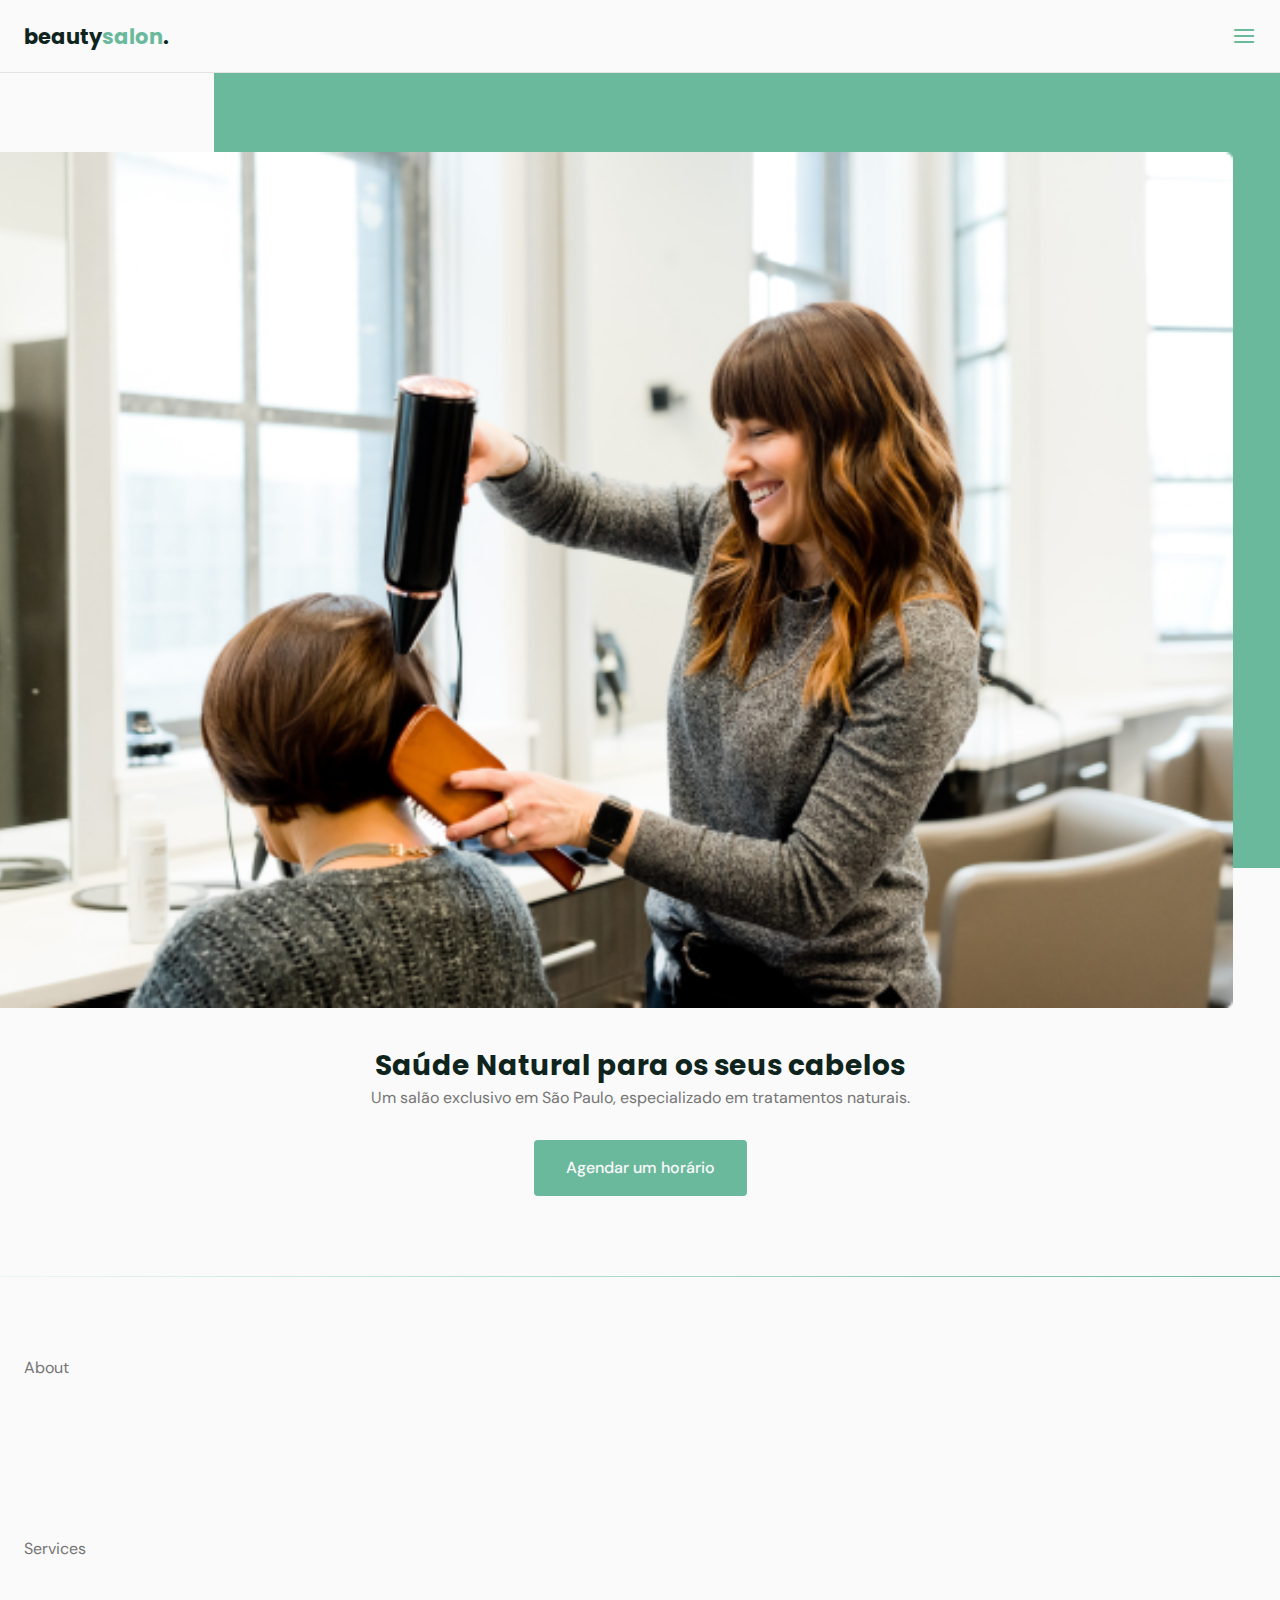
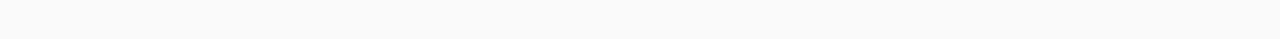
==== index.html @ 9aa5e7dd "commit one" ====
<!DOCTYPE html>
<html lang="pt-BR">
  <head>
    <meta charset="UTF-8" />
    <meta http-equiv="X-UA-Compatible" content="IE=edge" />
    <meta name="viewport" content="width=device-width, initial-scale=1.0" />
    <!-- styles -->
    <link rel="stylesheet" href="index.css" />
    <link rel="stylesheet" href="assets/fonts/style.css" />
    <link rel="preconnect" href="https://fonts.googleapis.com" />
    <link rel="preconnect" href="https://fonts.gstatic.com" crossorigin />
    <link
      href="https://fonts.googleapis.com/css2?family=DM+Sans:wght@400;500;700&family=Poppins:wght@400;500;700&display=swap"
      rel="stylesheet"
    />

    <title>OriginSix</title>
  </head>

  <body>
    <header id="header">
      <nav class="container">
        <a class="logo" href="#">beauty<span>salon</span>.</a>
        <div class="menu">
          <ul class="grid">
            <li><a class="title" href="#home">Início</a></li>
            <li><a class="title" href="#about">Sobre</a></li>
            <li><a class="title" href="#services">Serviços</a></li>
            <li><a class="title" href="#testimonials">Depoimentos</a></li>
            <li><a class="title" href="#contact">Contato</a></li>
          </ul>
        </div>
        <div class="toggle icon-menu"></div>
        <div class="toggle icon-close"></div>
      </nav>
    </header>
    <main>
      <section class="section" id="home">
        <div class="container grid">
          <div class="image">
            <img src="./assets/photo1.png" alt="mulher cortando de cabelo" />
          </div>
          <div class="text">
            <h2 class="title">Saúde Natural para os seus cabelos</h2>
            <p>
              Um salão exclusivo em São Paulo, especializado em tratamentos
              naturais.
            </p>
            <a class="btn" href="#">Agendar um horário</a>
          </div>
        </div>
      </section>
      <div class="divider-1"></div>
      <section class="section" id="about">
        <div class="container grid">About</div>
      </section>
      <section class="section" id="services">
        <div class="container grid">Services</div>
      </section>
    </main>
    <script src="main.js"></script>
  </body>
</html>
---- index.css ----
/* RESET */
* {
  margin: 0;
  padding: 0;
  box-sizing: border-box;
}
ul {
  list-style: none;
}

a {
  text-decoration: none;
}

img {
  width: 100%;
  height: auto;
}

/* Variaveis */

:root {
  --hue: 159;
  /* HSL color mode*/
  --base-color: hsl(var(--hue) 36% 57%);
  --base-color-second: hsl(var(--hue) 65% 88%);
  --base-color-alt: hsl(var(--hue) 57% 53%);
  --title-color: hsl(var(--hue) 41% 10%);
  --text-color: hsl(0 0% 46%);
  --title-color-light: hsl(0 0% 98%);
  --body-color: hsl(0 0% 98%);
}

/* BASE */

body {
  font: 400 1rem 'DM Sans', sans-serif;
  color: var(--text-color);
  background: var(--body-color);
  -webkit-font-smoothing: antialiased;
}

.title {
  font: 700 1.75rem 'Poppins', sans-serif;
  color: var(--title-color);
  -webkit-font-smoothing: auto;
}

.btn {
  display: inline-flex;
  align-items: center;
  background-color: var(--base-color);
  color: var(--title-color-light);
  height: 3.5rem;
  padding: 0 2rem;
  border-radius: 0.25rem;
  font: 500 1rem 'DM Sans', sans-serif;
  transition: background 0.3s;
}
.btn:hover {
  background: var(--base-color-alt);
}
.divider-1 {
  height: 1px;
  background: linear-gradient(
    270deg,
    hsla(var(--hue), 36%, 57%, 1) 0%,
    hsla(var(--hue), 65%, 88%, 0.34) 100%
  );
}

/* LAYOUT */
.container {
  margin-left: 1.5rem;
  margin-right: 1.5rem;
}
.grid {
  display: grid;
  gap: 2rem;
}

.section {
  padding: 5rem 0;
}

#header {
  border-bottom: 1px solid #e4e4e4;
  margin-bottom: 2rem;
  display: flex;

  width: 100%;
  position: fixed;
  top: 0;
  left: 0;
  z-index: 100;
  background-color: var(--body-color);
}

/* Navigation */

nav {
  height: 4.5rem;
  display: flex;
  align-items: center;
  justify-content: space-between;
  width: 100%;
}
nav ul li {
  text-align: center;
}

nav ul li a {
  transition: color 0.2s;
  position: relative;
}
nav ul li a:hover {
  color: var(--base-color);
}
nav ul li a::after {
  content: '';
  width: 0%;
  height: 2px;
  background: var(--base-color);
  position: absolute;

  left: 0;
  bottom: -1.5rem;
  transition: width 0.2s;
}
nav ul li a:hover::after {
  width: 100%;
}

nav.show ul.grid {
  gap: 4rem;
}
nav.show .menu {
  display: grid;
  place-content: center;
}

nav .menu {
  opacity: 0;
  visibility: hidden;
}

nav.show .menu {
  opacity: 1;
  visibility: visible;

  background: var(--body-color);

  height: 100vh;
  width: 100vw;

  position: fixed;
  top: 0;
  left: 0;
}
/* toggle menu */
.toggle {
  color: var(--base-color);
  font-size: 1.5rem;
  cursor: pointer;
}

nav .icon-close {
  visibility: hidden;
  opacity: 0;

  position: absolute;
  right: 1.5rem;
  /* transition bacana */
}

nav.show div.icon-close {
  visibility: visible;
  opacity: 1;
}

/* Logo */

.logo {
  font: 700 1.31rem 'Poppins', sans-serif;
  color: hsl(var(--hue) 41% 10%);
}
.logo span {
  color: var(--base-color);
}

main {
  margin-top: 4.5rem;
}

/* HOME */
#home {
  overflow: hidden;
}
#home .container {
  margin: 0;
}
#home .image {
  position: relative;
}
#home .image::before {
  content: '';
  height: 100%;
  width: 100%;
  background: var(--base-color);
  position: absolute;
  z-index: 0;
  top: -16.8%;
  left: 16.7%;
  border-radius: 0.25rem;
}

#home .image img {
  position: relative;
  right: 2.93rem;
  border-radius: 0.25rem;
}
#home .text {
  margin-left: 1.5rem;
  margin-right: 1.5rem;
  text-align: center;
}
#home .text p {
  margin-bottom: 2rem;
  max-width: 100%;
}
#home .text h1 {
  margin-bottom: 1rem;
}
---- assets/fonts/style.css ----
@font-face {
  font-family: 'icomoon';
  src:  url('fonts/icomoon.eot?7qmeg');
  src:  url('fonts/icomoon.eot?7qmeg#iefix') format('embedded-opentype'),
    url('fonts/icomoon.ttf?7qmeg') format('truetype'),
    url('fonts/icomoon.woff?7qmeg') format('woff'),
    url('fonts/icomoon.svg?7qmeg#icomoon') format('svg');
  font-weight: normal;
  font-style: normal;
  font-display: block;
}

[class^="icon-"], [class*=" icon-"] {
  /* use !important to prevent issues with browser extensions that change fonts */
  font-family: 'icomoon' !important;
  speak: never;
  font-style: normal;
  font-weight: normal;
  font-variant: normal;
  text-transform: none;
  line-height: 1;

  /* Better Font Rendering =========== */
  -webkit-font-smoothing: antialiased;
  -moz-osx-font-smoothing: grayscale;
}

.icon-close:before {
  content: "\e900";
}
.icon-cosmetic:before {
  content: "\e901";
}
.icon-facebook:before {
  content: "\e902";
}
.icon-instagram:before {
  content: "\e903";
}
.icon-mail:before {
  content: "\e904";
}
.icon-map-pin:before {
  content: "\e905";
}
.icon-menu:before {
  content: "\e906";
}
.icon-trim:before {
  content: "\e907";
}
.icon-whatsapp:before {
  content: "\e908";
}
.icon-woman-hair:before {
  content: "\e909";
}
.icon-youtube:before {
  content: "\e90a";
}
.icon-phone:before {
  content: "\e90b";
}
.icon-telephone:before {
  content: "\e90b";
}
.icon-contact:before {
  content: "\e90b";
}
.icon-support:before {
  content: "\e90b";
}
.icon-call:before {
  content: "\e90b";
}
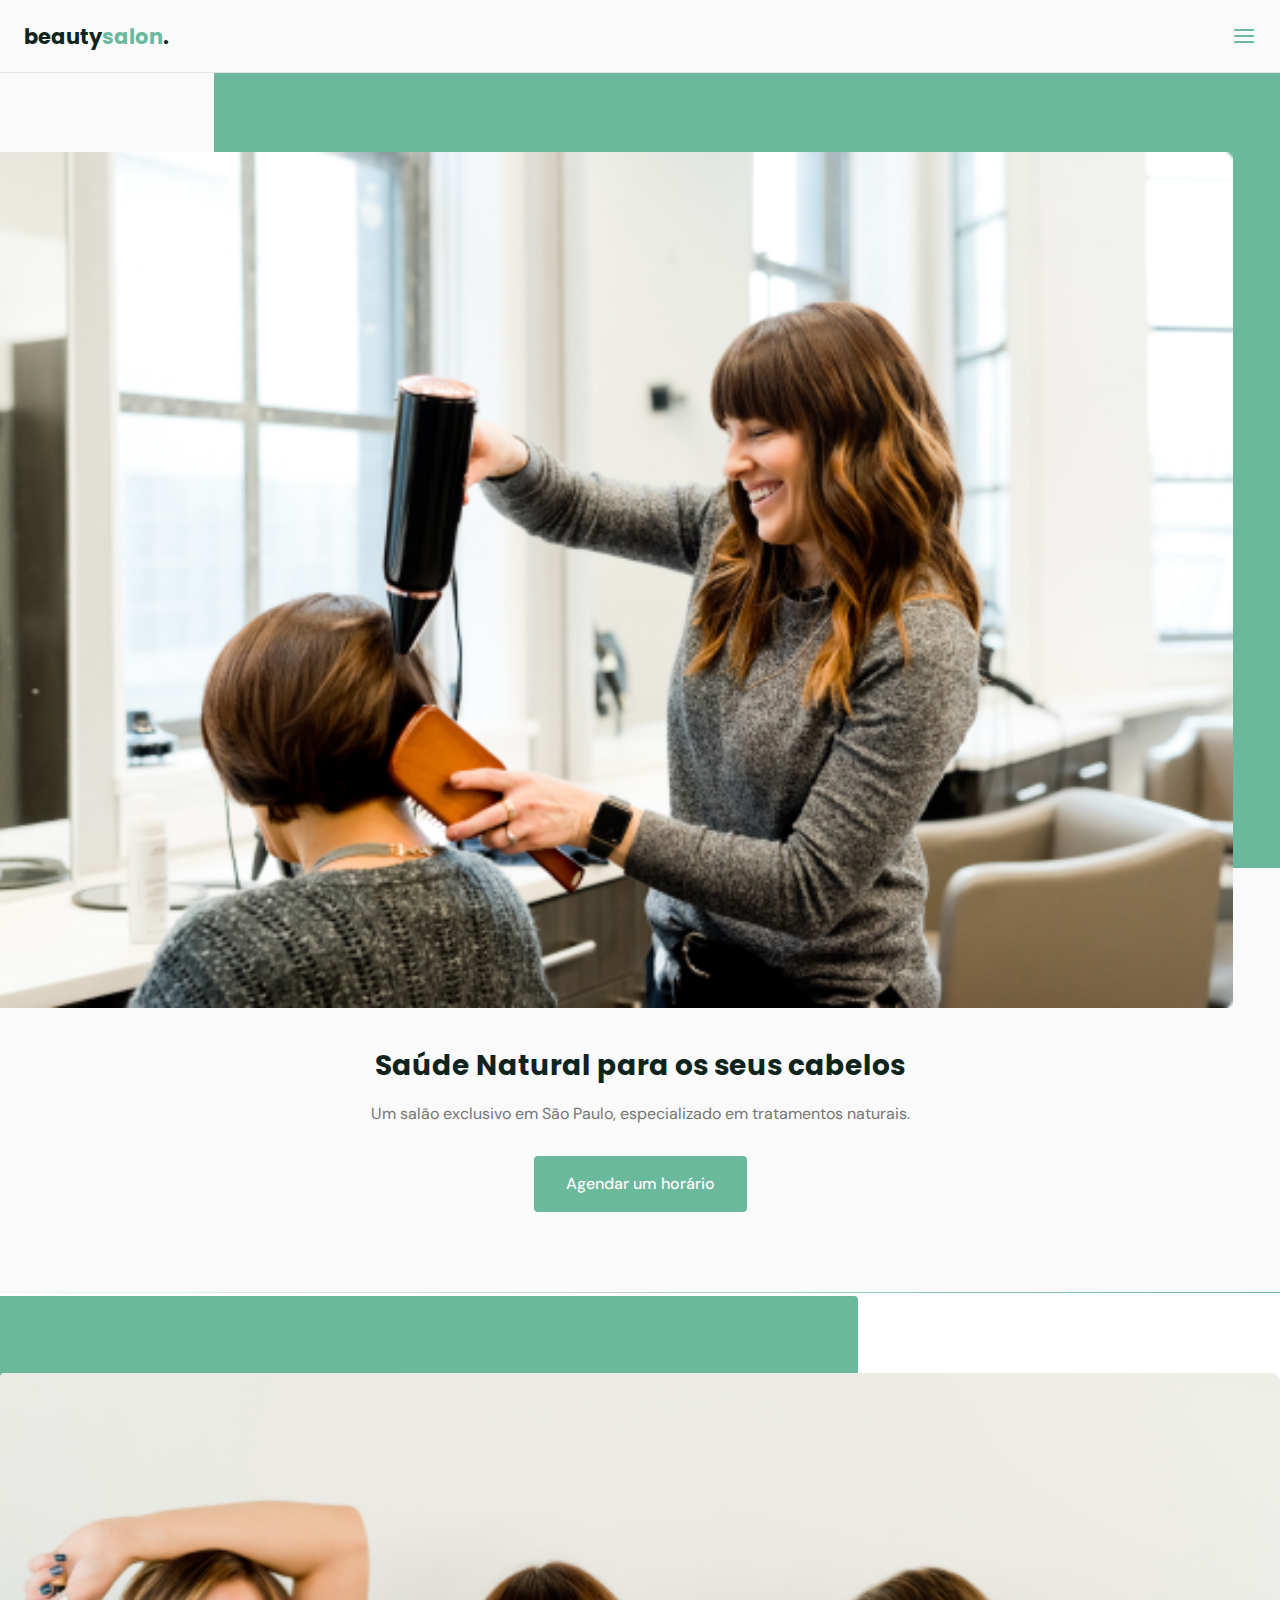
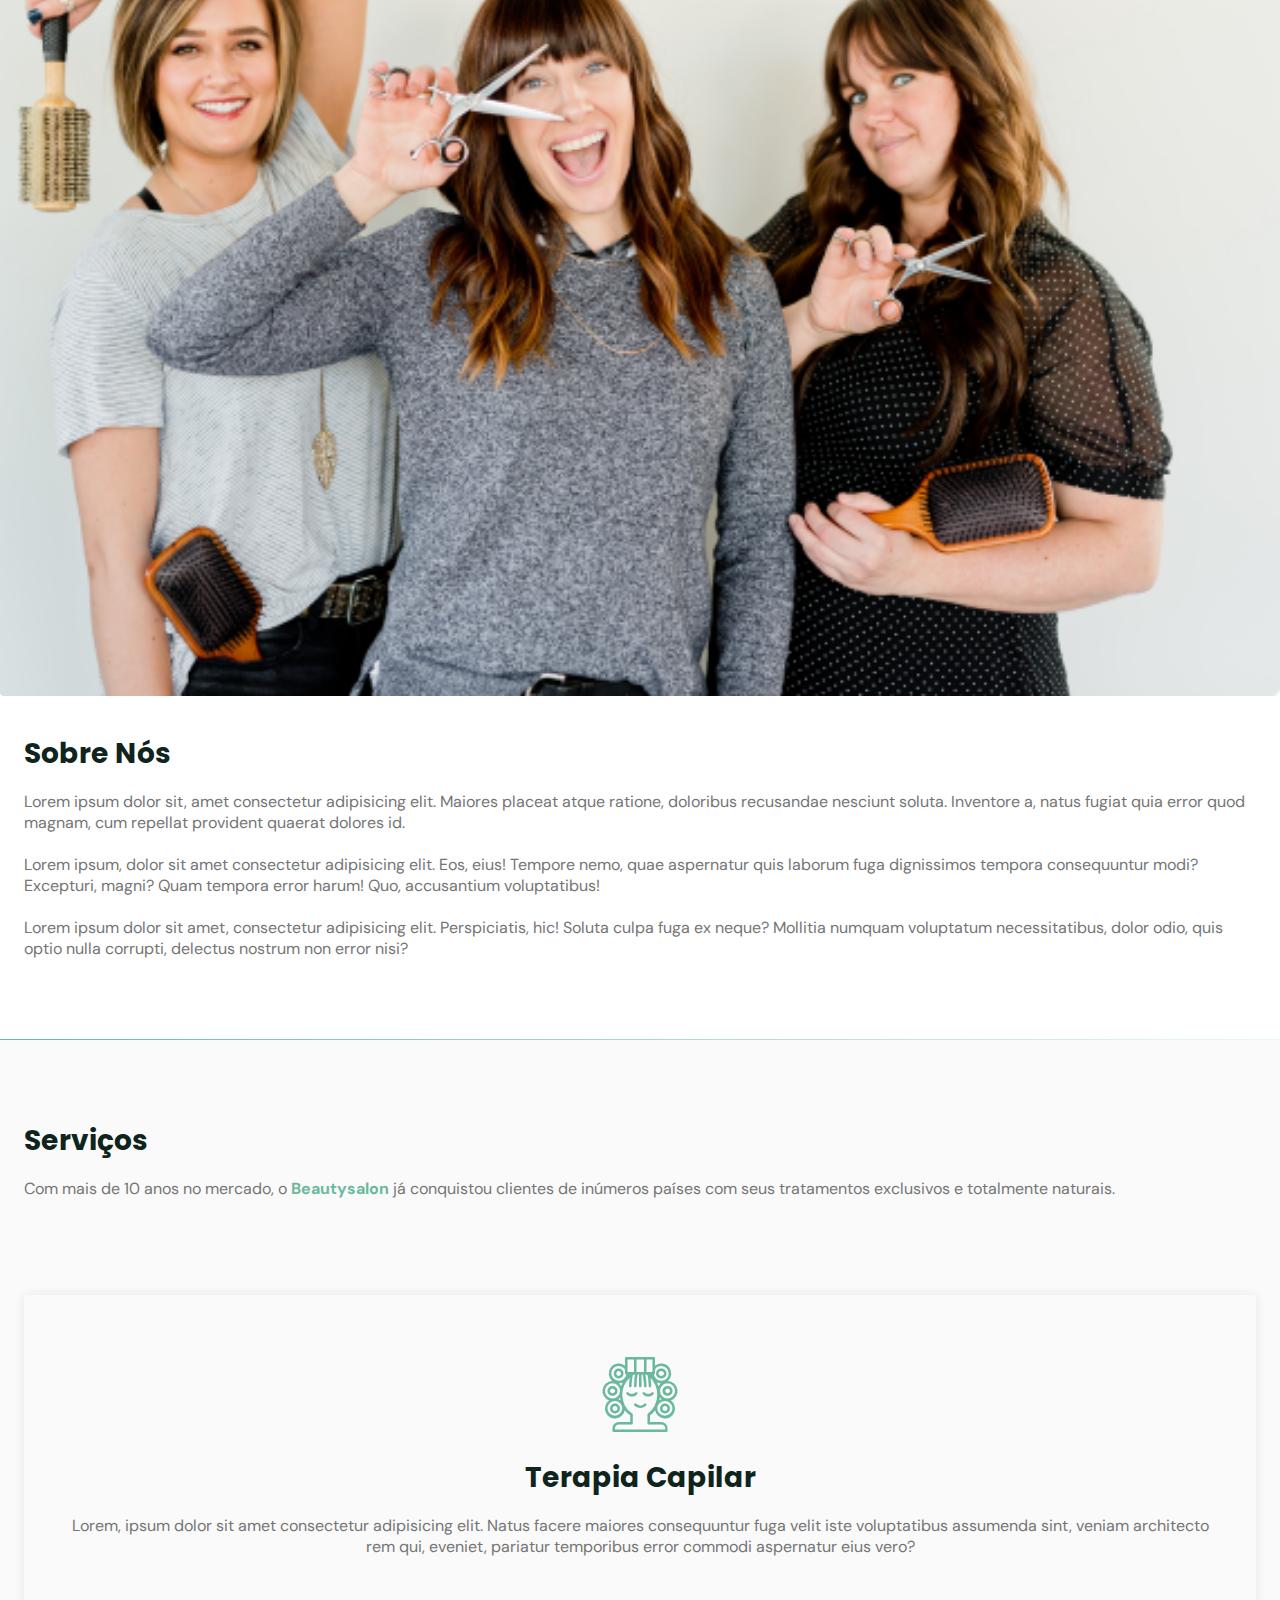
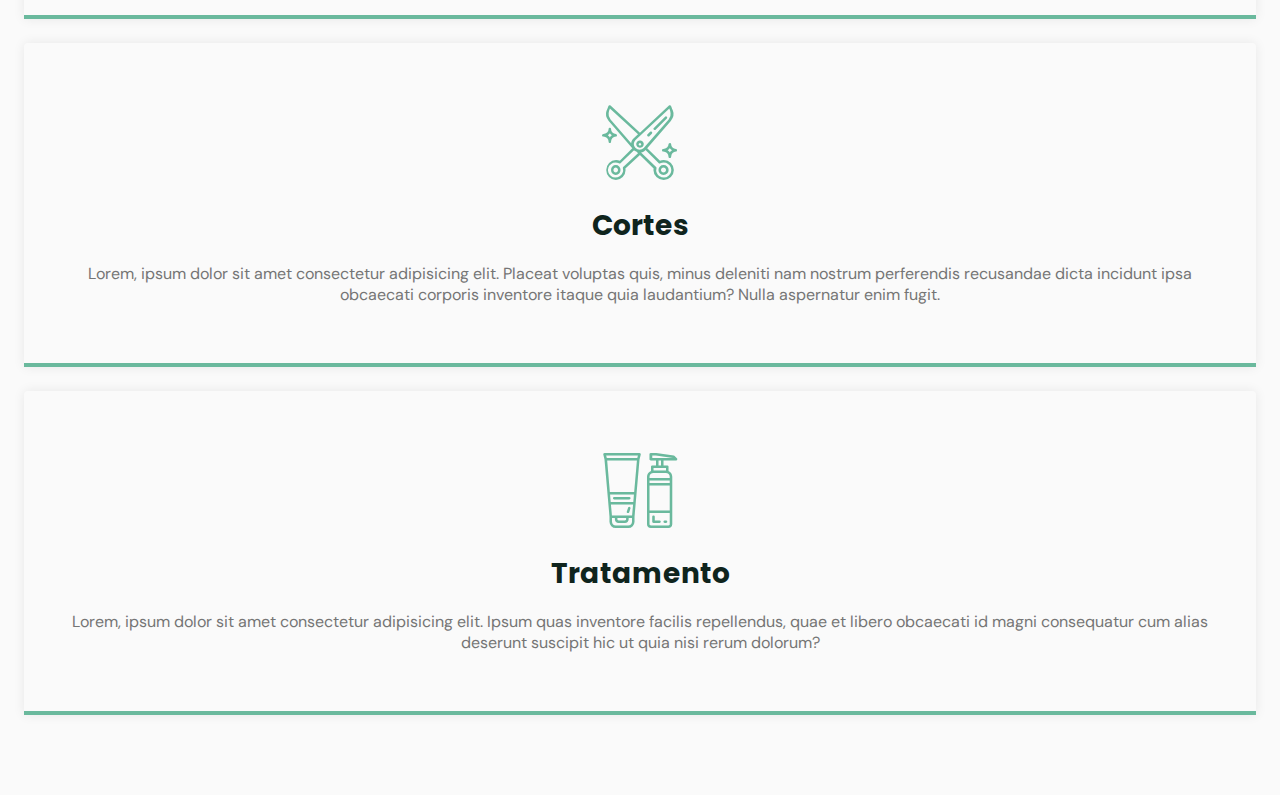
==== commit dd7b7c8d: "page about and cards" ====
--- a/index.html
+++ b/index.html
@@ -52,10 +52,79 @@
       </section>
       <div class="divider-1"></div>
       <section class="section" id="about">
-        <div class="container grid">About</div>
+        <div class="container grid">
+          <div class="image">
+            <img src="./assets/Img.png" alt="hairdress" />
+          </div>
+          <div class="text">
+            <h2 class="title">Sobre Nós</h2>
+            <p>
+              Lorem ipsum dolor sit, amet consectetur adipisicing elit. Maiores
+              placeat atque ratione, doloribus recusandae nesciunt soluta.
+              Inventore a, natus fugiat quia error quod magnam, cum repellat
+              provident quaerat dolores id.
+            </p>
+            <br />
+            <p>
+              Lorem ipsum, dolor sit amet consectetur adipisicing elit. Eos,
+              eius! Tempore nemo, quae aspernatur quis laborum fuga dignissimos
+              tempora consequuntur modi? Excepturi, magni? Quam tempora error
+              harum! Quo, accusantium voluptatibus!
+            </p>
+            <br />
+            <p>
+              Lorem ipsum dolor sit amet, consectetur adipisicing elit.
+              Perspiciatis, hic! Soluta culpa fuga ex neque? Mollitia numquam
+              voluptatum necessitatibus, dolor odio, quis optio nulla corrupti,
+              delectus nostrum non error nisi?
+            </p>
+          </div>
+        </div>
       </section>
+      <div class="divider-2"></div>
       <section class="section" id="services">
-        <div class="container grid">Services</div>
+        <div class="container grid">
+          <header>
+            <h2 class="title">Serviços</h2>
+            <p>
+              Com mais de 10 anos no mercado, o <strong>Beautysalon</strong> já
+              conquistou clientes de inúmeros países com seus tratamentos
+              exclusivos e totalmente naturais.
+            </p>
+          </header>
+          <div class="cards grid">
+            <div class="card">
+              <i class="icon-woman-hair"></i>
+              <h3 class="title">Terapia Capilar</h3>
+              <p>
+                Lorem, ipsum dolor sit amet consectetur adipisicing elit. Natus
+                facere maiores consequuntur fuga velit iste voluptatibus
+                assumenda sint, veniam architecto rem qui, eveniet, pariatur
+                temporibus error commodi aspernatur eius vero?
+              </p>
+            </div>
+            <div class="card">
+              <i class="icon-trim"></i>
+              <h3 class="title">Cortes</h3>
+              <p>
+                Lorem, ipsum dolor sit amet consectetur adipisicing elit.
+                Placeat voluptas quis, minus deleniti nam nostrum perferendis
+                recusandae dicta incidunt ipsa obcaecati corporis inventore
+                itaque quia laudantium? Nulla aspernatur enim fugit.
+              </p>
+            </div>
+            <div class="card">
+              <i class="icon-cosmetic"></i>
+              <h3 class="title">Tratamento</h3>
+              <p>
+                Lorem, ipsum dolor sit amet consectetur adipisicing elit. Ipsum
+                quas inventore facilis repellendus, quae et libero obcaecati id
+                magni consequatur cum alias deserunt suscipit hic ut quia nisi
+                rerum dolorum?
+              </p>
+            </div>
+          </div>
+        </div>
       </section>
     </main>
     <script src="main.js"></script>
--- a/index.css
+++ b/index.css
@@ -33,6 +33,10 @@
 
 /* BASE */
 
+html {
+  scroll-behavior: smooth;
+}
+
 body {
   font: 400 1rem 'DM Sans', sans-serif;
   color: var(--text-color);
@@ -68,6 +72,14 @@
     hsla(var(--hue), 65%, 88%, 0.34) 100%
   );
 }
+.divider-2 {
+  height: 1px;
+  background: linear-gradient(
+    270deg,
+    hsla(var(--hue), 65%, 88%, 0.34),
+    hsla(var(--hue), 36%, 57%, 1)
+  );
+}
 
 /* LAYOUT */
 .container {
@@ -81,6 +93,17 @@
 
 .section {
   padding: 5rem 0;
+}
+
+.section header {
+  margin-bottom: 4rem;
+}
+.section header strong {
+  color: var(--base-color);
+}
+
+.section .title {
+  margin-bottom: 1rem;
 }
 
 #header {
@@ -94,6 +117,9 @@
   left: 0;
   z-index: 100;
   background-color: var(--body-color);
+}
+#header .scroll {
+  box-shadow: 0px 0px 12px rgba(0, 0, 0, 0.295);
 }
 
 /* Navigation */
@@ -134,14 +160,19 @@
 nav.show ul.grid {
   gap: 4rem;
 }
-nav.show .menu {
+
+nav.show .menu ul {
+  display: none;
+}
+nav.show .menu ul {
   display: grid;
-  place-content: center;
 }
 
 nav .menu {
   opacity: 0;
   visibility: hidden;
+  top: -20rem;
+  transition: 0.2s;
 }
 
 nav.show .menu {
@@ -156,6 +187,9 @@
   position: fixed;
   top: 0;
   left: 0;
+
+  display: grid;
+  place-content: center;
 }
 /* toggle menu */
 .toggle {
@@ -171,11 +205,14 @@
   position: absolute;
   right: 1.5rem;
   /* transition bacana */
+  top: -1.5rem;
+  transition: 0.2s;
 }
 
 nav.show div.icon-close {
   visibility: visible;
   opacity: 1;
+  top: 1.5rem;
 }
 
 /* Logo */
@@ -231,3 +268,60 @@
 #home .text h1 {
   margin-bottom: 1rem;
 }
+
+/* about */
+
+#about {
+  background-color: white;
+}
+
+#about .container {
+  margin: 0;
+}
+#about .image {
+  position: relative;
+}
+#about .image::before {
+  content: '';
+  height: 100%;
+  width: 100%;
+  background: var(--base-color);
+  position: absolute;
+  z-index: 0;
+  top: -8.3%;
+  left: -33%;
+  border-radius: 0.25rem;
+}
+
+#about .image img {
+  position: relative;
+  border-radius: 0.25rem;
+}
+#about .text {
+  margin-left: 1.5rem;
+  margin-right: 1.5rem;
+}
+
+/* services */
+
+.cards.grid {
+  gap: 1.5rem;
+}
+
+.card {
+  padding: 3.625rem 2rem;
+  box-shadow: 0 0 12px rgba(0, 0, 0, 0.08);
+  border-bottom: 0.25rem solid var(--base-color);
+  border-radius: 0.25rem 0.25rem 0 0;
+  text-align: center;
+}
+.card i {
+  display: block;
+  margin-bottom: 1.5rem;
+  font-size: 5rem;
+  color: var(--base-color);
+}
+.card title {
+  font-size: 1.5rem;
+  margin-bottom: 0.75rem;
+}
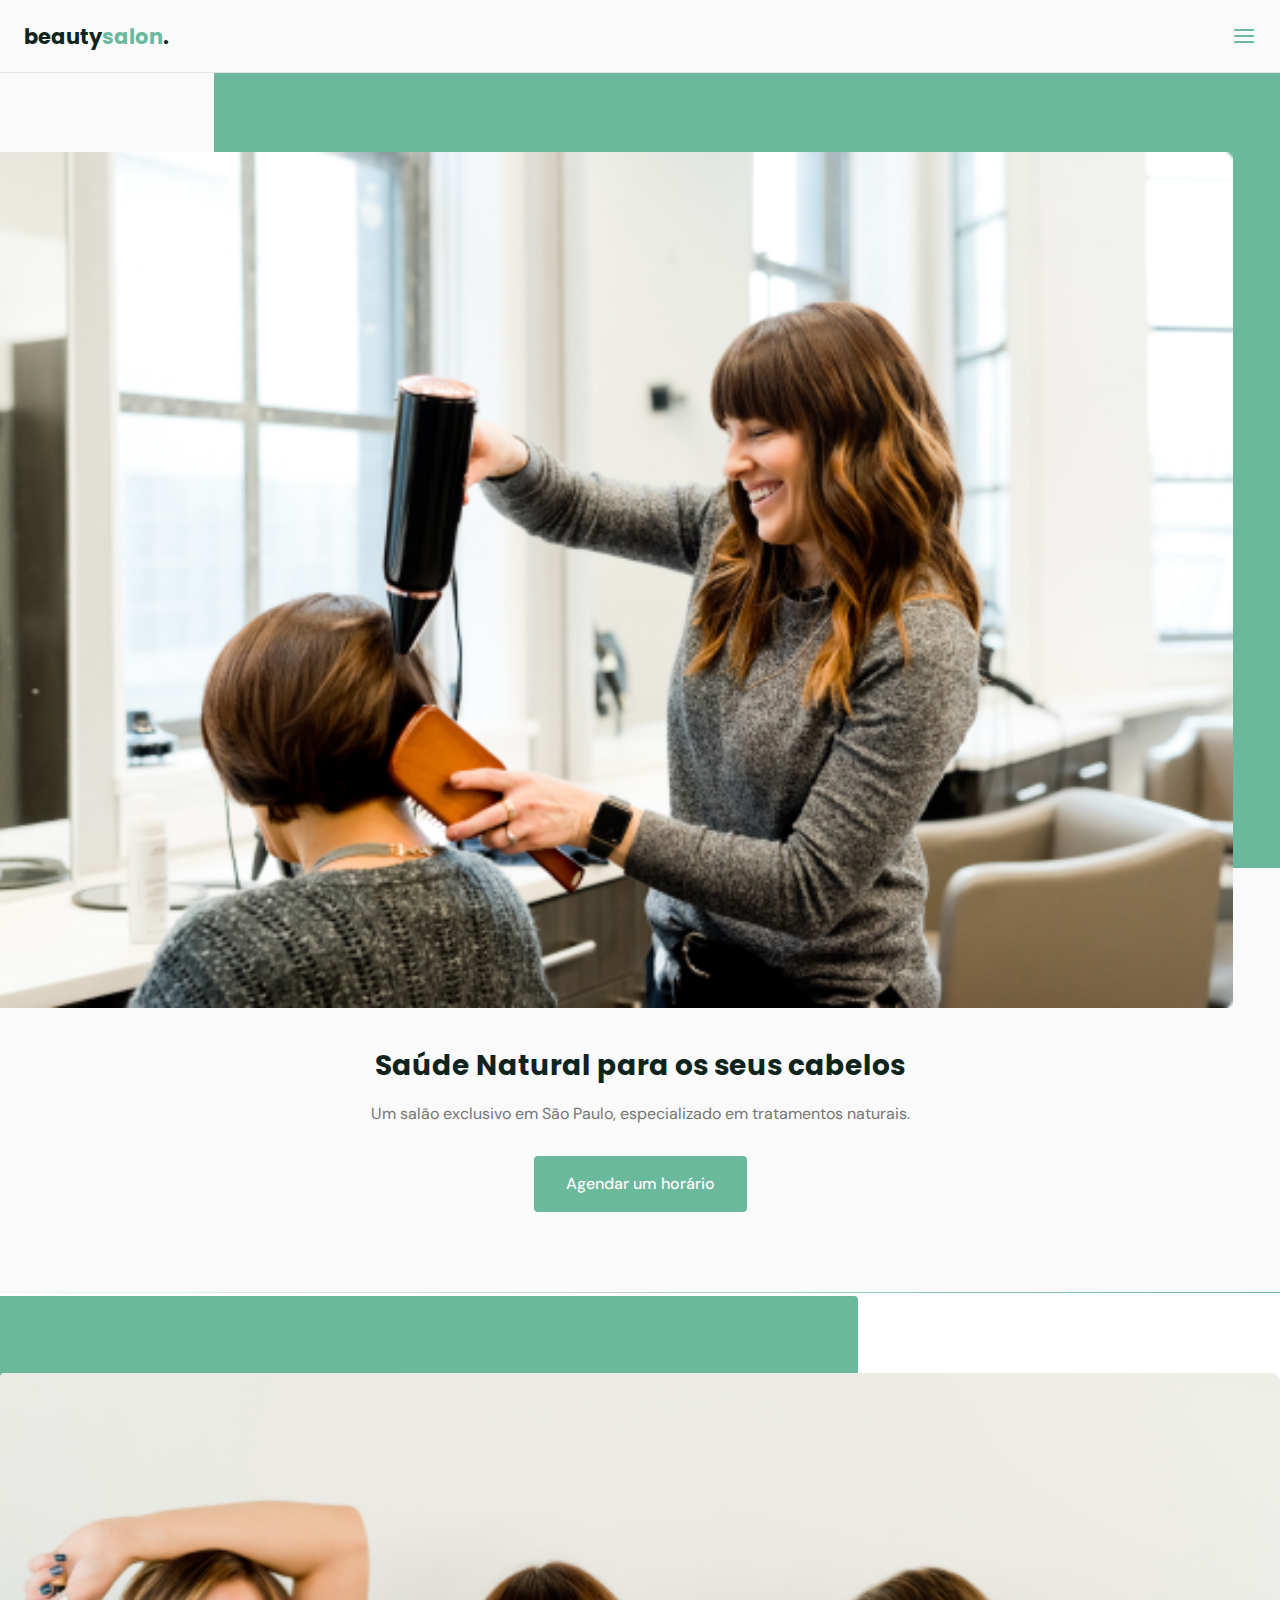
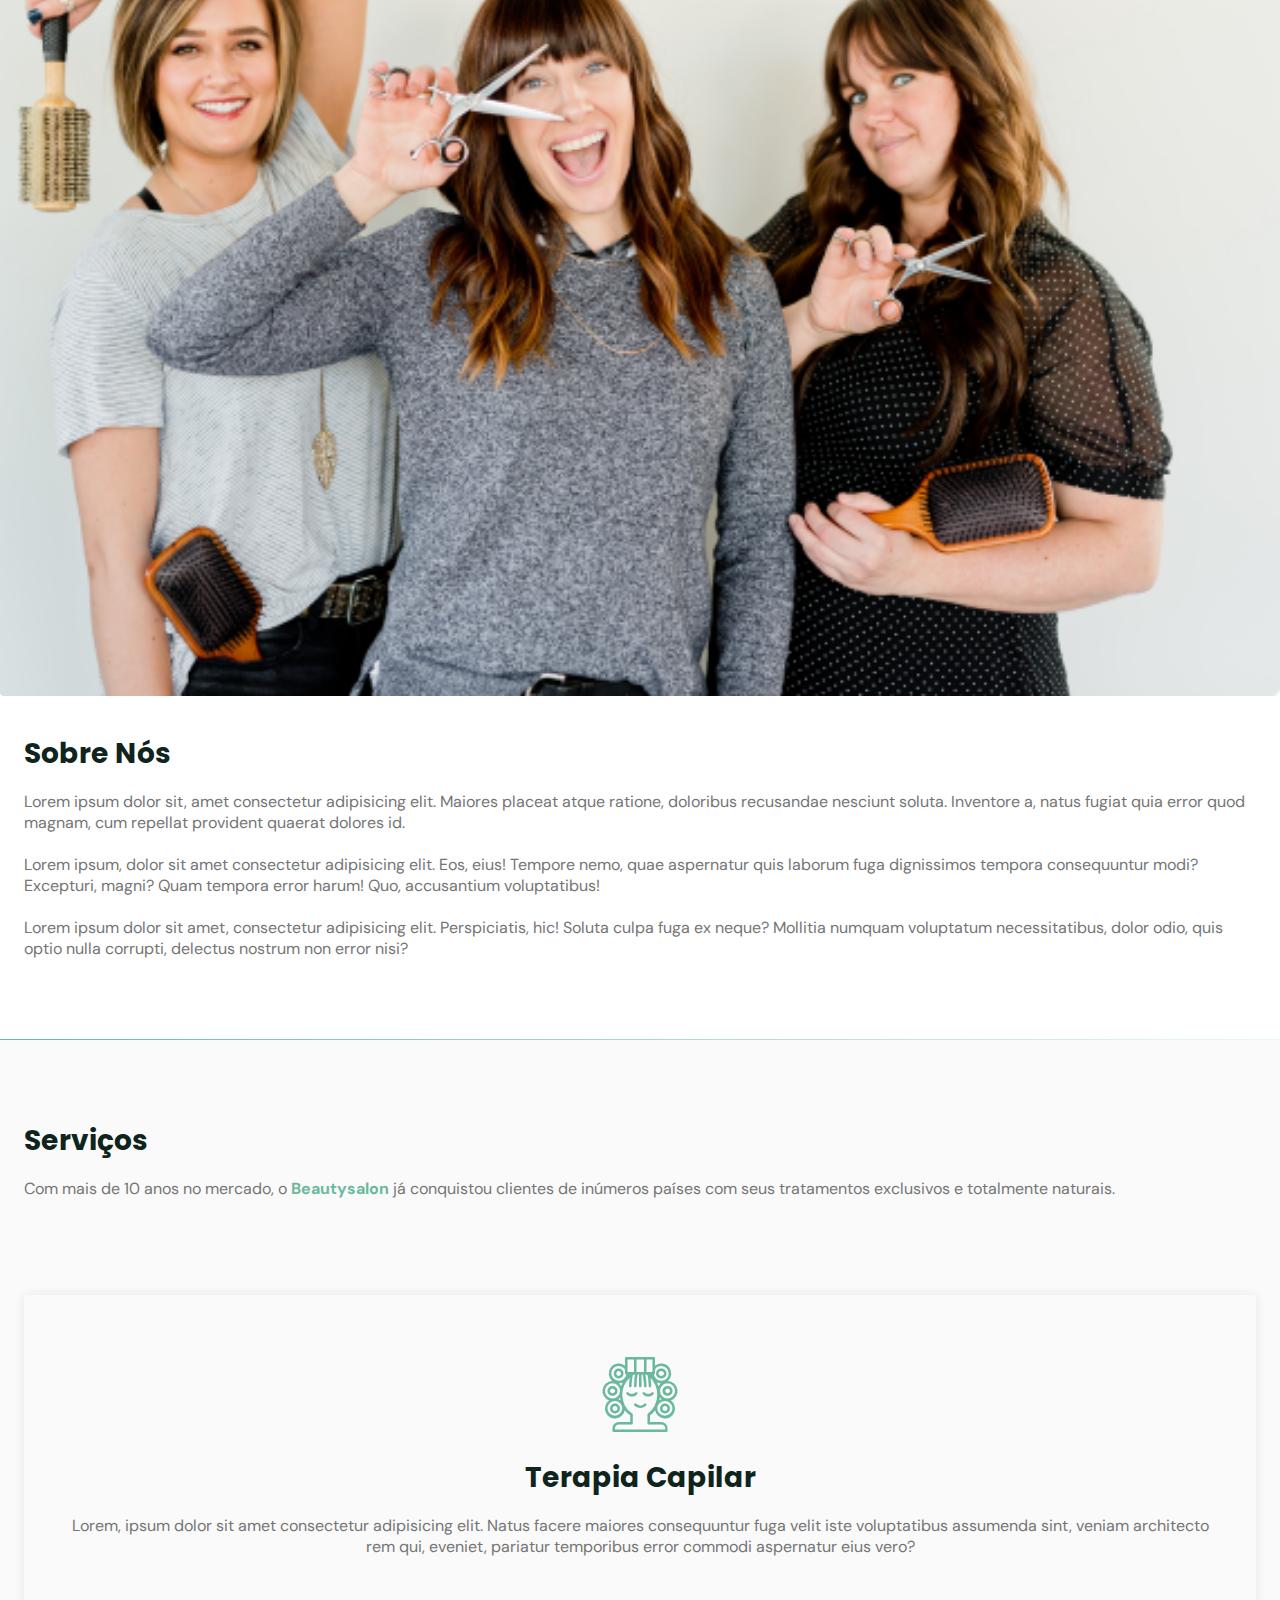
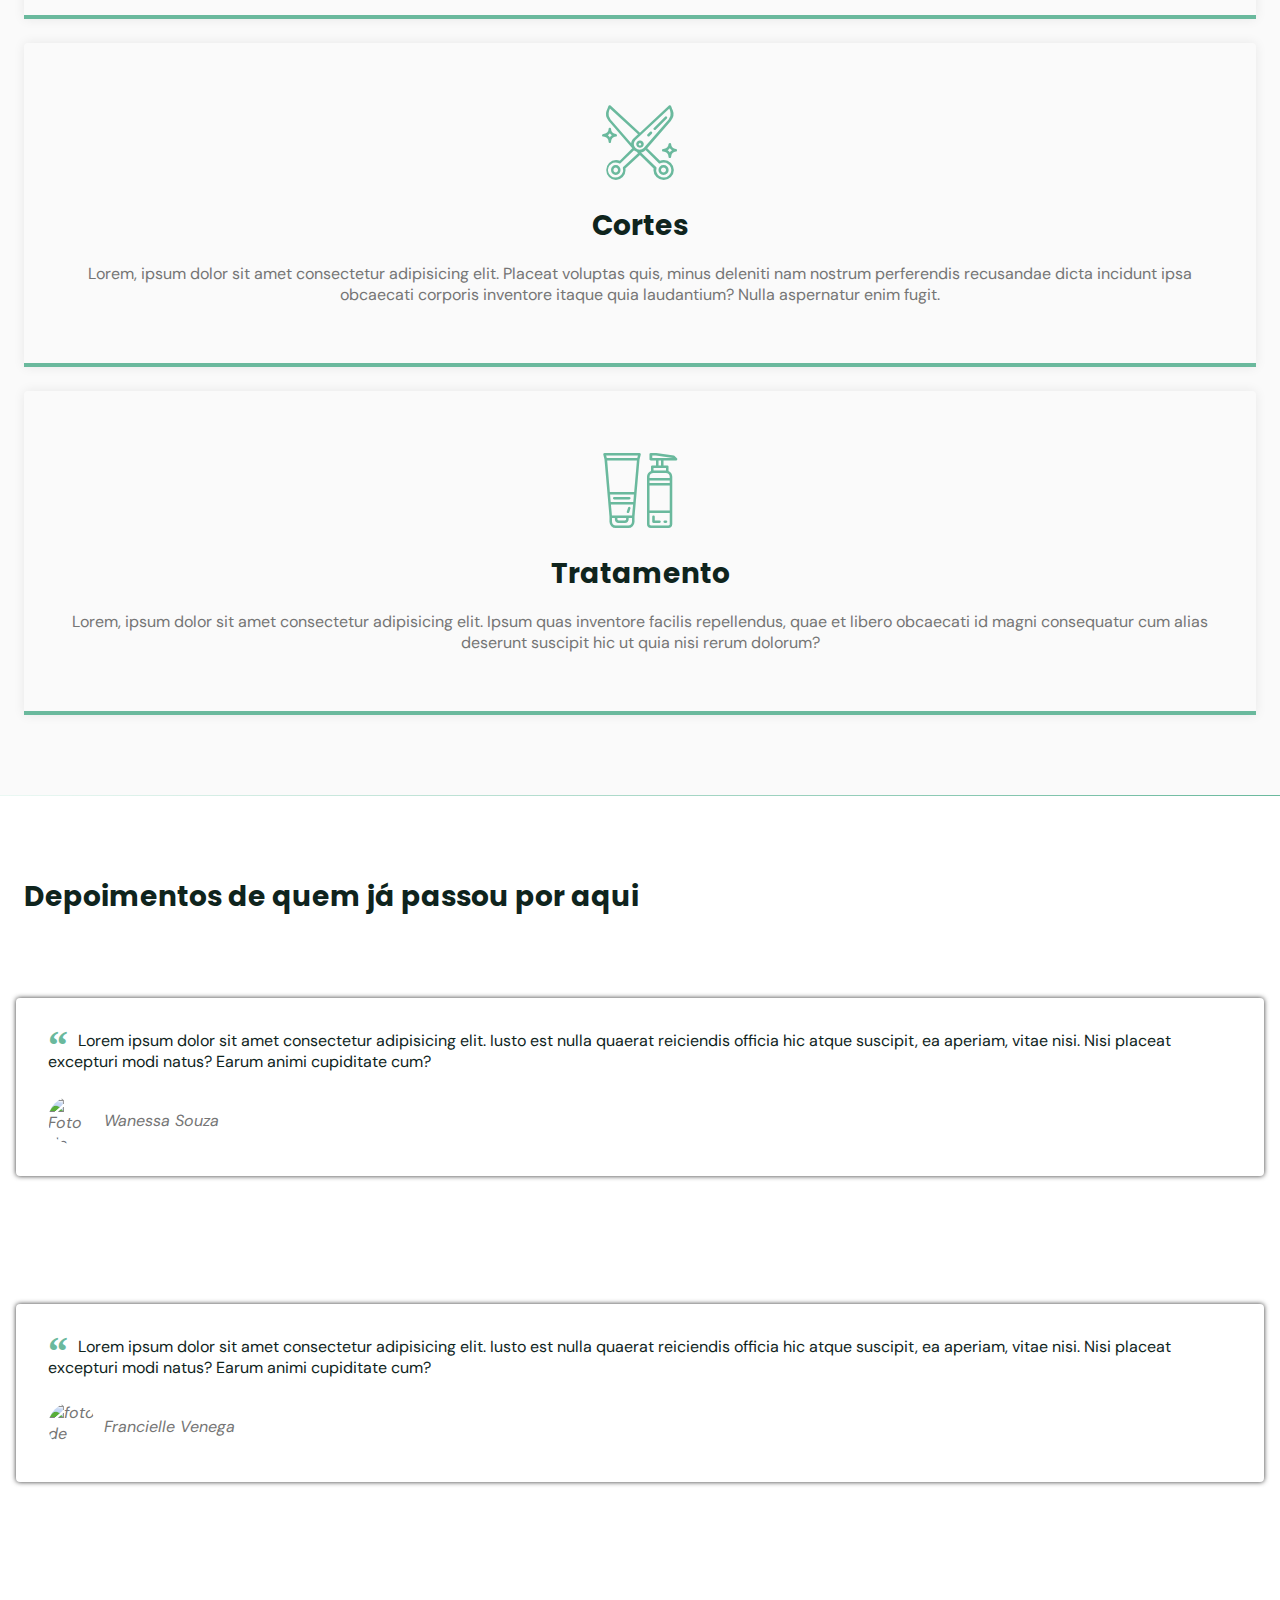
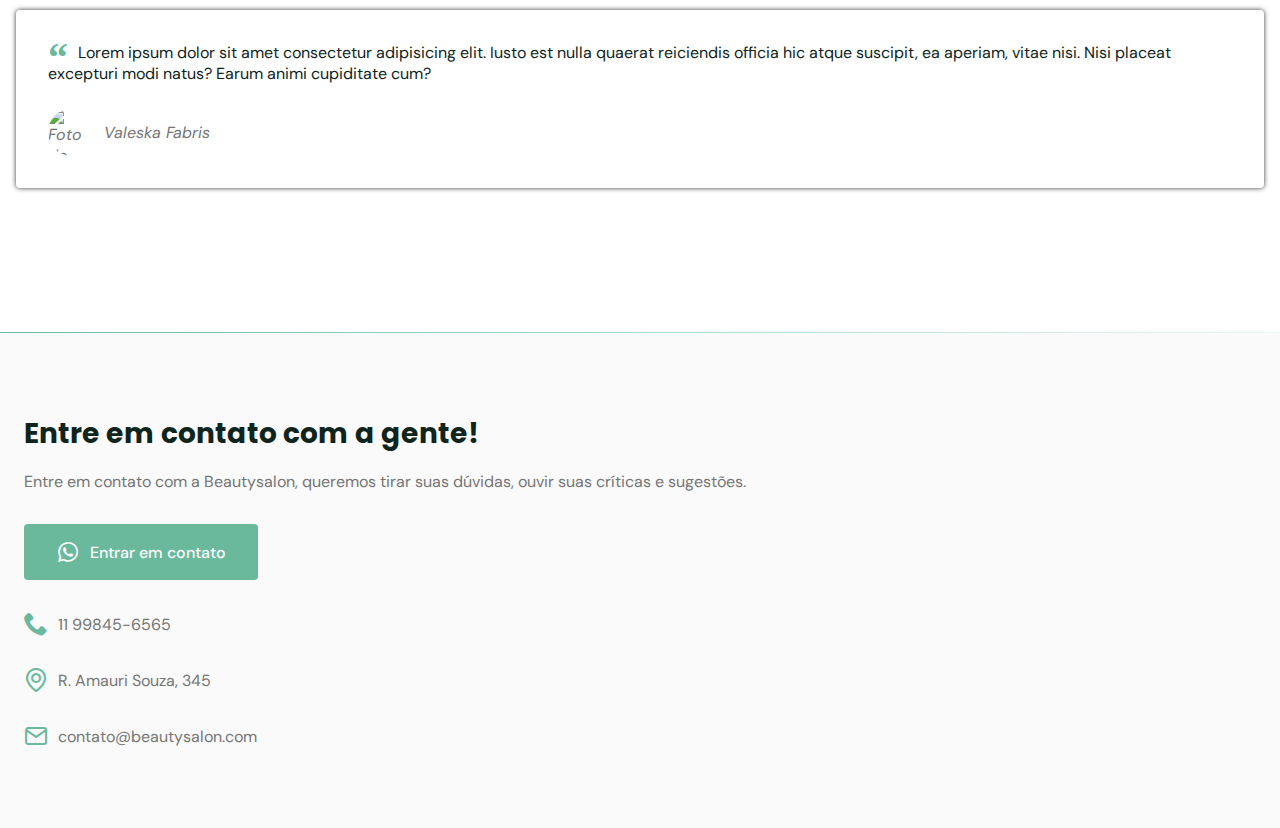
==== commit 06232eb8: "ScrollReveal" ====
--- a/index.html
+++ b/index.html
@@ -5,6 +5,10 @@
     <meta http-equiv="X-UA-Compatible" content="IE=edge" />
     <meta name="viewport" content="width=device-width, initial-scale=1.0" />
     <!-- styles -->
+    <link
+      rel="stylesheet"
+      href="https://unpkg.com/swiper@7/swiper-bundle.min.css"
+    />
     <link rel="stylesheet" href="index.css" />
     <link rel="stylesheet" href="assets/fonts/style.css" />
     <link rel="preconnect" href="https://fonts.googleapis.com" />
@@ -126,7 +130,101 @@
           </div>
         </div>
       </section>
+      <div class="divider-1"></div>
+      <section class="section" id="testimonials">
+        <div class="container">
+          <header>
+            <h2 class="title">Depoimentos de quem já passou por aqui</h2>
+          </header>
+          <div class="testimonials swiper">
+            <div class="swiper-wrapper">
+              <div class="testimonial swiper-slide">
+                <blockquote>
+                  <p>
+                    <span>&ldquo;</span>
+                    Lorem ipsum dolor sit amet consectetur adipisicing elit.
+                    Iusto est nulla quaerat reiciendis officia hic atque
+                    suscipit, ea aperiam, vitae nisi. Nisi placeat excepturi
+                    modi natus? Earum animi cupiditate cum?
+                  </p>
+                  <cite>
+                    <img
+                      src="https://randomuser.me/api/portraits/women/20.jpg"
+                      alt="Foto de Wanessa Souza"
+                    />
+                    Wanessa Souza
+                  </cite>
+                </blockquote>
+              </div>
+              <div class="testimonial swiper-slide">
+                <blockquote>
+                  <p>
+                    <span>&ldquo;</span>
+                    Lorem ipsum dolor sit amet consectetur adipisicing elit.
+                    Iusto est nulla quaerat reiciendis officia hic atque
+                    suscipit, ea aperiam, vitae nisi. Nisi placeat excepturi
+                    modi natus? Earum animi cupiditate cum?
+                  </p>
+                  <cite>
+                    <img
+                      src="https://randomuser.me/api/portraits/women/15.jpg"
+                      alt="foto de Francielle Venega"
+                    />
+                    Francielle Venega
+                  </cite>
+                </blockquote>
+              </div>
+              <div class="testimonial swiper-slide">
+                <blockquote>
+                  <p>
+                    <span>&ldquo;</span>
+                    Lorem ipsum dolor sit amet consectetur adipisicing elit.
+                    Iusto est nulla quaerat reiciendis officia hic atque
+                    suscipit, ea aperiam, vitae nisi. Nisi placeat excepturi
+                    modi natus? Earum animi cupiditate cum?
+                  </p>
+                  <cite>
+                    <img
+                      src="https://randomuser.me/api/portraits/women/66.jpg"
+                      alt="Foto de Valeska Fabris"
+                    />
+                    Valeska Fabris
+                  </cite>
+                </blockquote>
+              </div>
+            </div>
+            <div class="swiper-pagination"></div>
+          </div>
+        </div>
+      </section>
+      <div class="divider-2"></div>
+      <section class="section" id="contact">
+        <div class="container grid">
+          <div class="text">
+            <h2 class="title">Entre em contato com a gente!</h2>
+            <p>
+              Entre em contato com a Beautysalon, queremos tirar suas dúvidas,
+              ouvir suas críticas e sugestões.
+            </p>
+            <a
+              href="https://api.whatsapp.com/send?phone=5511998776655"
+              class="btn"
+              target="_blank"
+              ><i class="icon-whatsapp"></i>Entrar em contato</a
+            >
+          </div>
+          <div class="links">
+            <ul class="grid">
+              <li><i class="icon-phone"></i> 11 99845-6565</li>
+              <li><i class="icon-map-pin"></i> R. Amauri Souza, 345</li>
+              <li><i class="icon-mail"></i> contato@beautysalon.com</li>
+            </ul>
+          </div>
+        </div>
+      </section>
     </main>
+    <script src="https://unpkg.com/swiper@7/swiper-bundle.min.js"></script>
+    <script src="https://unpkg.com/scrollreveal"></script>
     <script src="main.js"></script>
   </body>
 </html>
--- a/index.css
+++ b/index.css
@@ -118,8 +118,15 @@
   z-index: 100;
   background-color: var(--body-color);
 }
-#header .scroll {
+#header.scroll {
+  background: var(--base-color);
   box-shadow: 0px 0px 12px rgba(0, 0, 0, 0.295);
+}
+#header.scroll .logo span {
+  color: white;
+}
+#header.scroll .icon-menu {
+  color: white;
 }
 
 /* Navigation */
@@ -325,3 +332,81 @@
   font-size: 1.5rem;
   margin-bottom: 0.75rem;
 }
+
+/* testimonials */
+#testimonials header {
+  margin-bottom: 0;
+  margin-left: 1.5rem;
+  margin-right: 1.5rem;
+}
+#testimonials .container {
+  margin-left: 0;
+  margin-right: 0;
+}
+
+#testimonials {
+  background: white;
+}
+#testimonials blockquote {
+  padding: 2rem;
+  box-shadow: 0px 0px 5px rgba(0, 0, 0, 0.8);
+  border-radius: 0.25rem;
+}
+#testimonials blockquote p {
+  position: relative;
+  text-indent: 1.875rem;
+  margin-bottom: 1.5rem;
+  color: var(--title-color);
+}
+
+#testimonials blockquote p span {
+  font: 700 2.5rem serif;
+  position: absolute;
+  top: -0.5rem;
+  left: -1.875rem;
+  color: var(--base-color);
+}
+#testimonials cite {
+  display: flex;
+  align-items: center;
+}
+#testimonials cite img {
+  width: 3rem;
+  height: 3rem;
+  object-fit: cover;
+  clip-path: circle();
+  margin-right: 0.5rem;
+}
+.swiper-slide {
+  height: auto;
+  padding: 4rem 1rem;
+}
+.swiper-pagination-bullet {
+  width: 0.75rem;
+  height: 0.75rem;
+}
+.swiper-pagination-bullet-active {
+  background: var(--base-color);
+}
+
+/* contact */
+
+#contact .grid {
+  gap: 4ram;
+}
+#contact .text p {
+  margin-bottom: 2rem;
+}
+
+#contact .btn i,
+#contact ul li i {
+  font-size: 1.5rem;
+  margin-right: 0.65rem;
+}
+#contact ul li {
+  display: flex;
+  align-items: center;
+}
+#contact ul li i {
+  color: var(--base-color);
+}
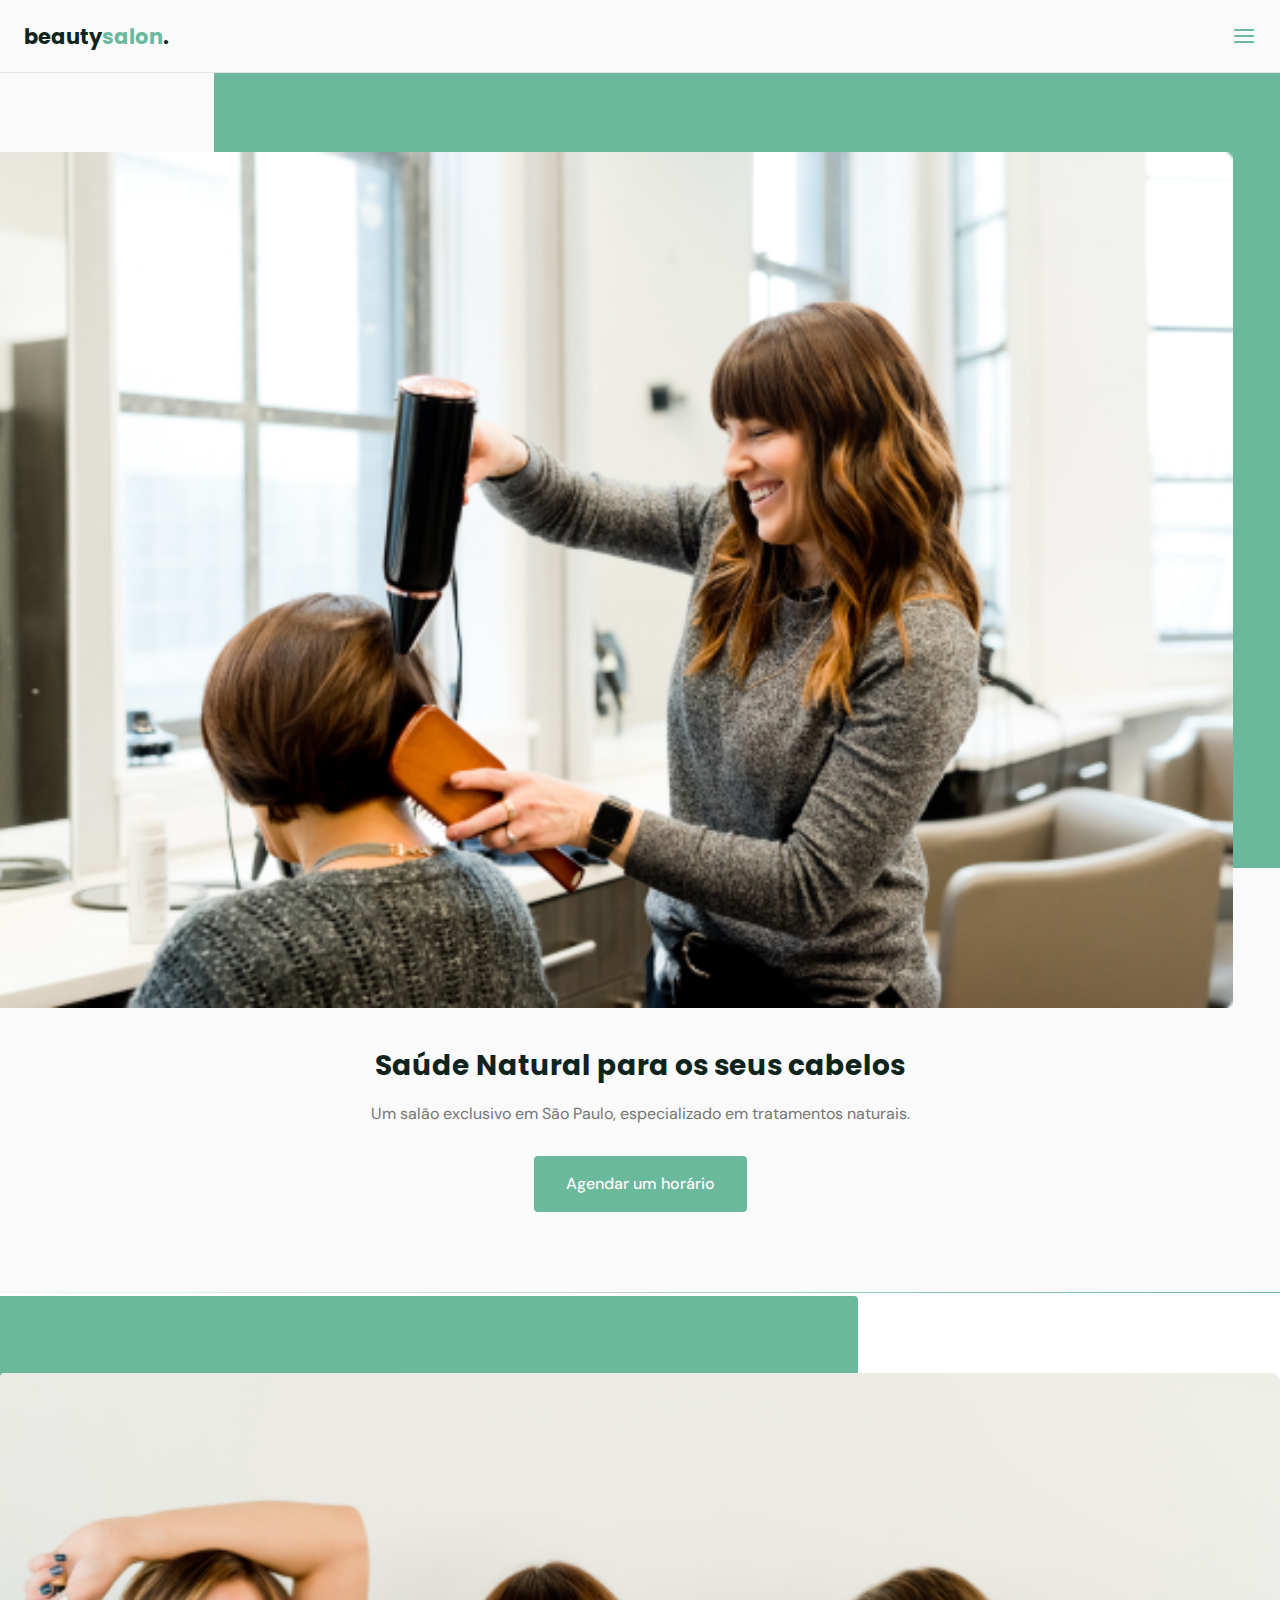
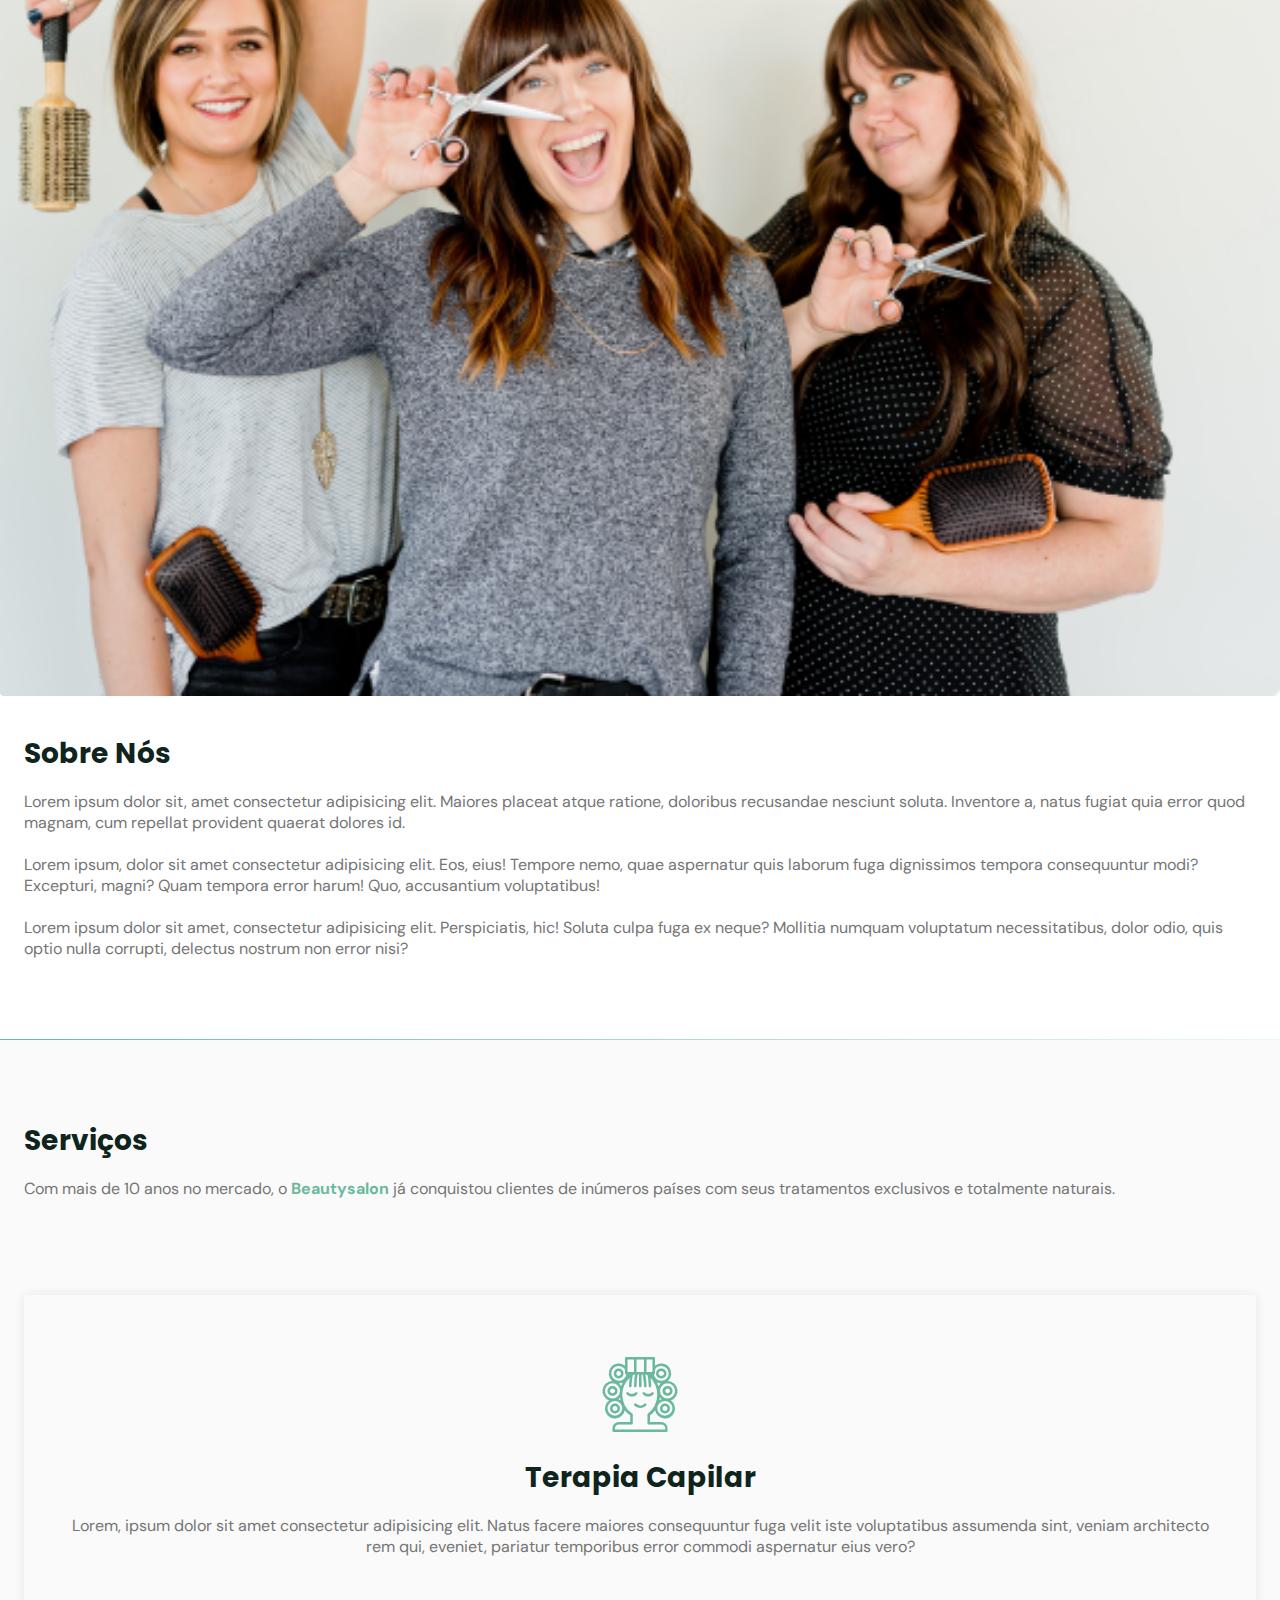
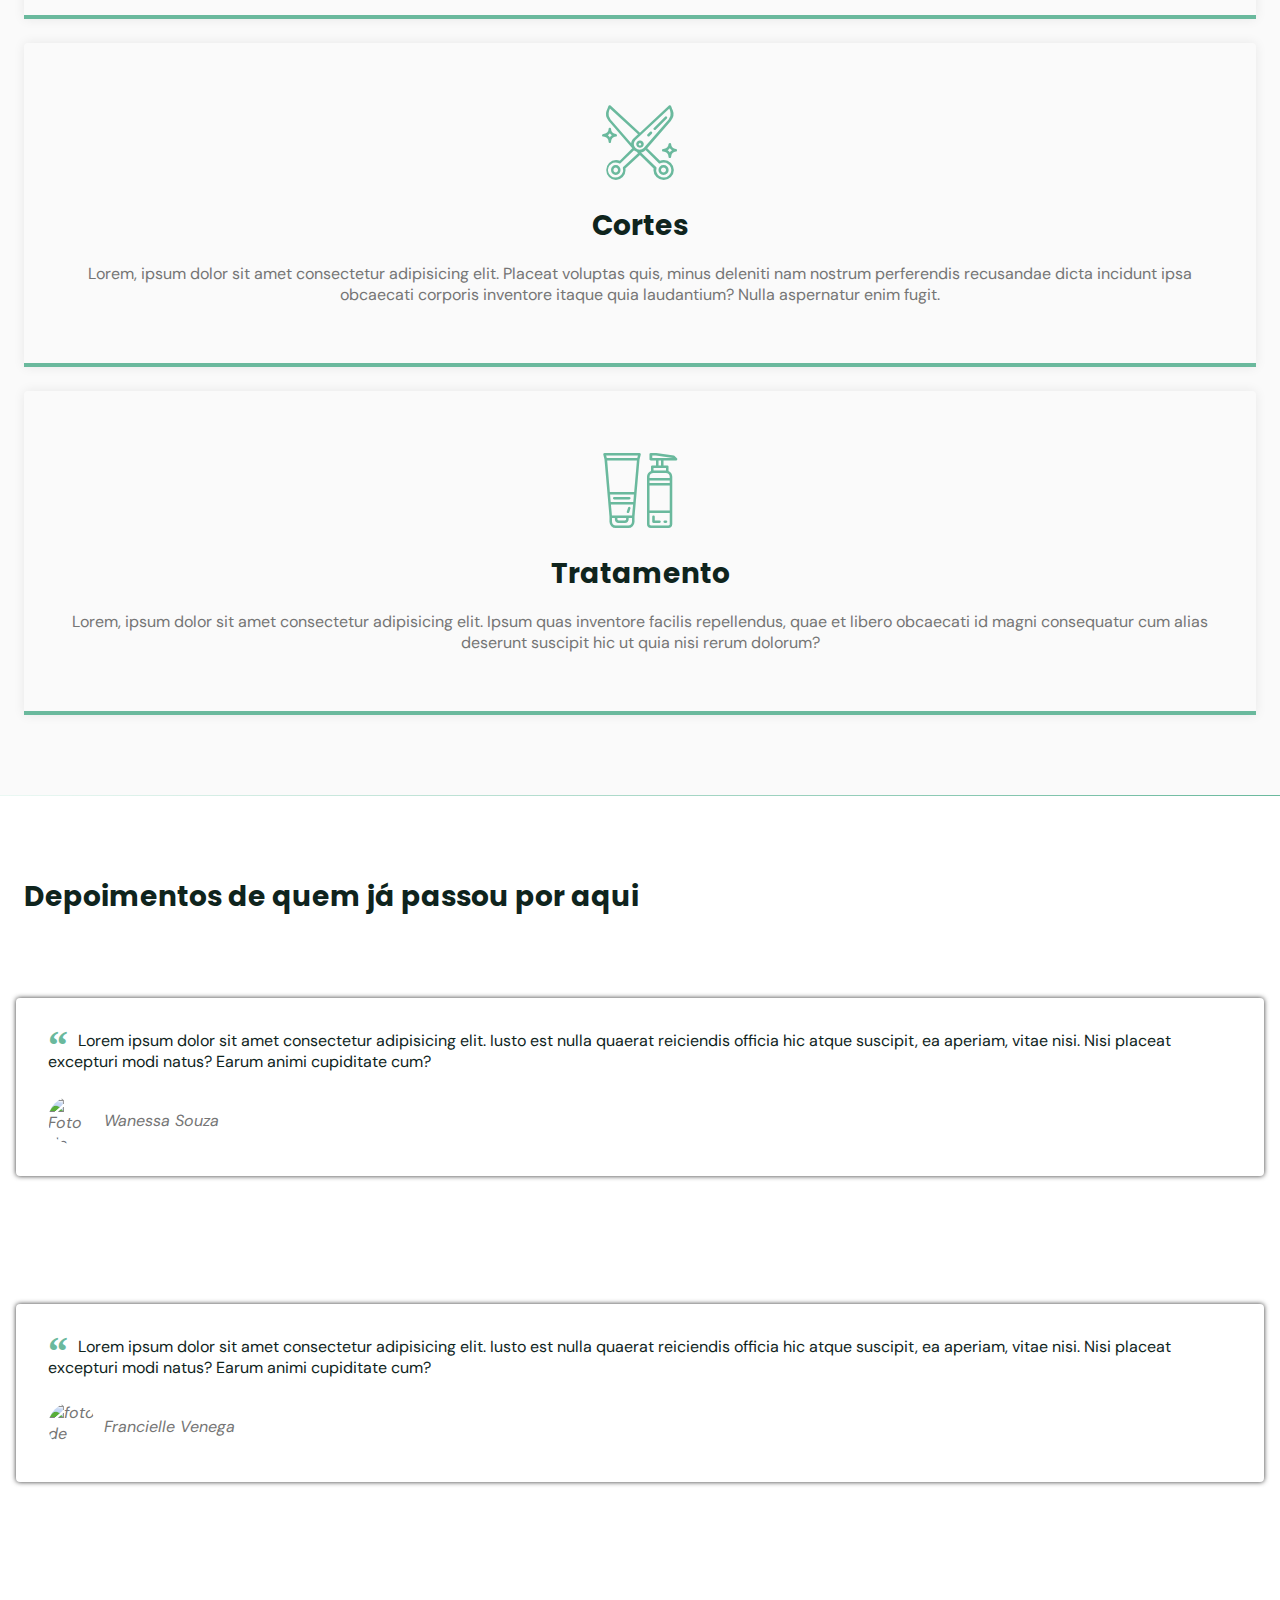
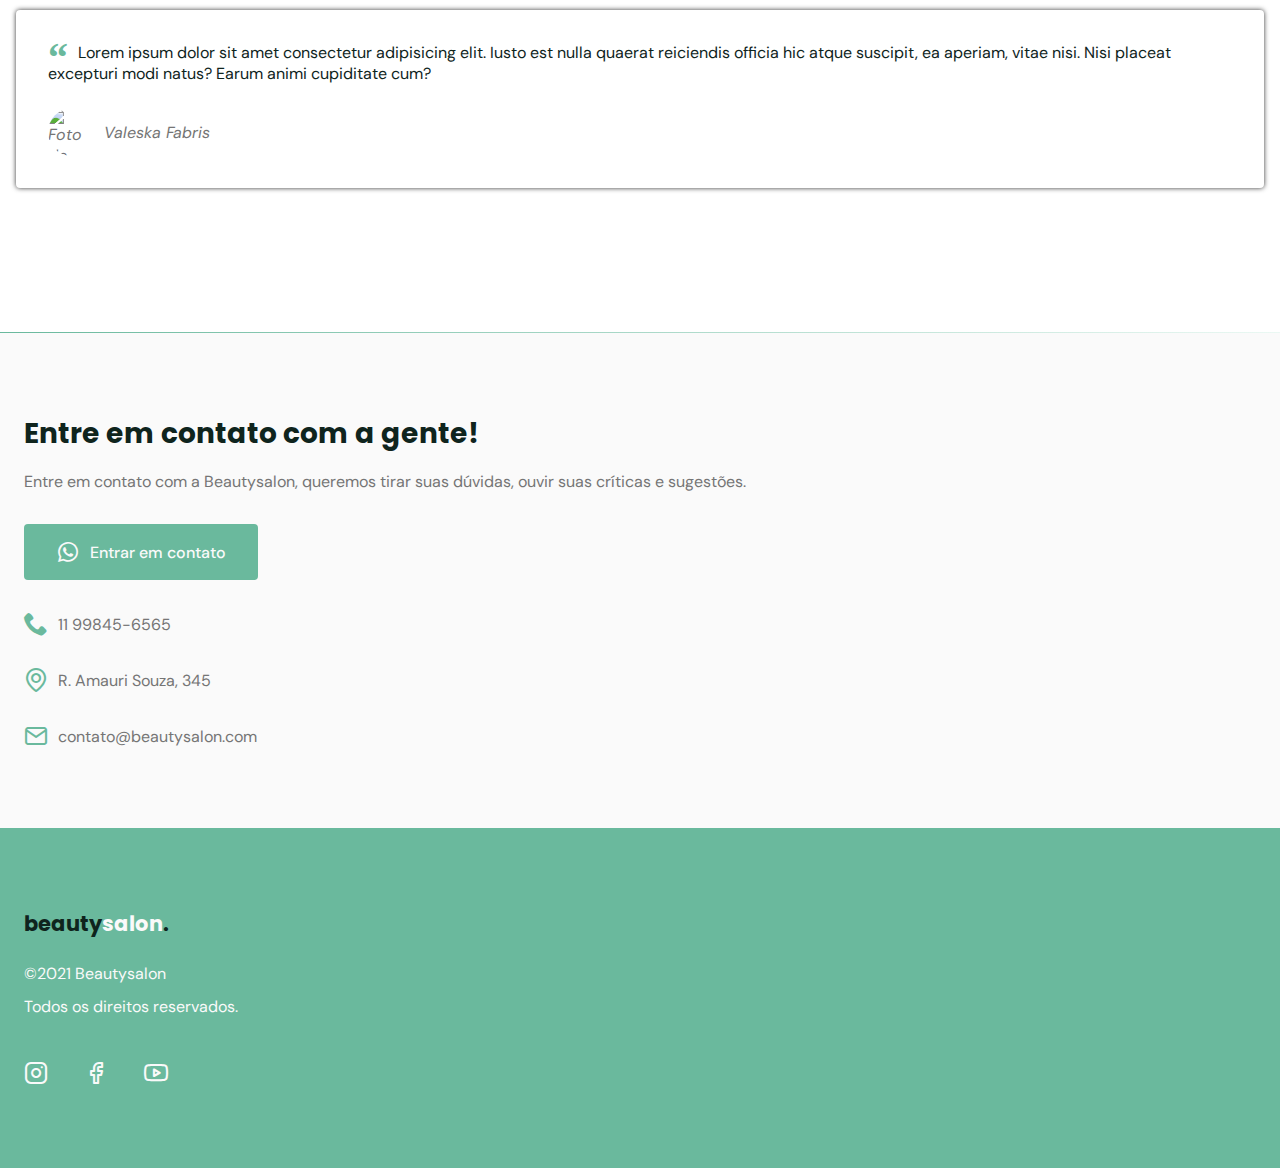
==== commit 14a047b8: "mobile finished" ====
--- a/index.html
+++ b/index.html
@@ -223,6 +223,26 @@
         </div>
       </section>
     </main>
+    <footer class="section">
+      <div class="container grid">
+        <div class="brand">
+          <a class="logo logo-alt" href="#home">beauty<span>salon</span>.</a>
+          <p>©2021 Beautysalon</p>
+          <p>Todos os direitos reservados.</p>
+        </div>
+        <div class="social">
+          <a href="https://www.instagram.com" target="_blank"
+            ><i class="icon-instagram"></i
+          ></a>
+          <a href="https://www.facebook.com" target="_blank"
+            ><i class="icon-facebook"></i
+          ></a>
+          <a href="https://www.youtube.com" target="_blank"
+            ><i class="icon-youtube"></i
+          ></a>
+        </div>
+      </div>
+    </footer>
     <script src="https://unpkg.com/swiper@7/swiper-bundle.min.js"></script>
     <script src="https://unpkg.com/scrollreveal"></script>
     <script src="main.js"></script>
--- a/index.css
+++ b/index.css
@@ -231,6 +231,9 @@
 .logo span {
   color: var(--base-color);
 }
+.logo-alt span {
+  color: var(--body-color);
+}
 
 main {
   margin-top: 4.5rem;
@@ -410,3 +413,27 @@
 #contact ul li i {
   color: var(--base-color);
 }
+
+/* Footer */
+
+footer {
+  background: var(--base-color);
+}
+footer .logo {
+  display: inline-block;
+  margin-bottom: 1.5rem;
+}
+
+footer .brand p {
+  color: var(--title-color-light);
+  margin-bottom: 0.75rem;
+}
+
+footer i {
+  font-size: 1.5rem;
+  color: var(--title-color-light);
+}
+
+footer .social a {
+  margin-right: 2rem;
+}
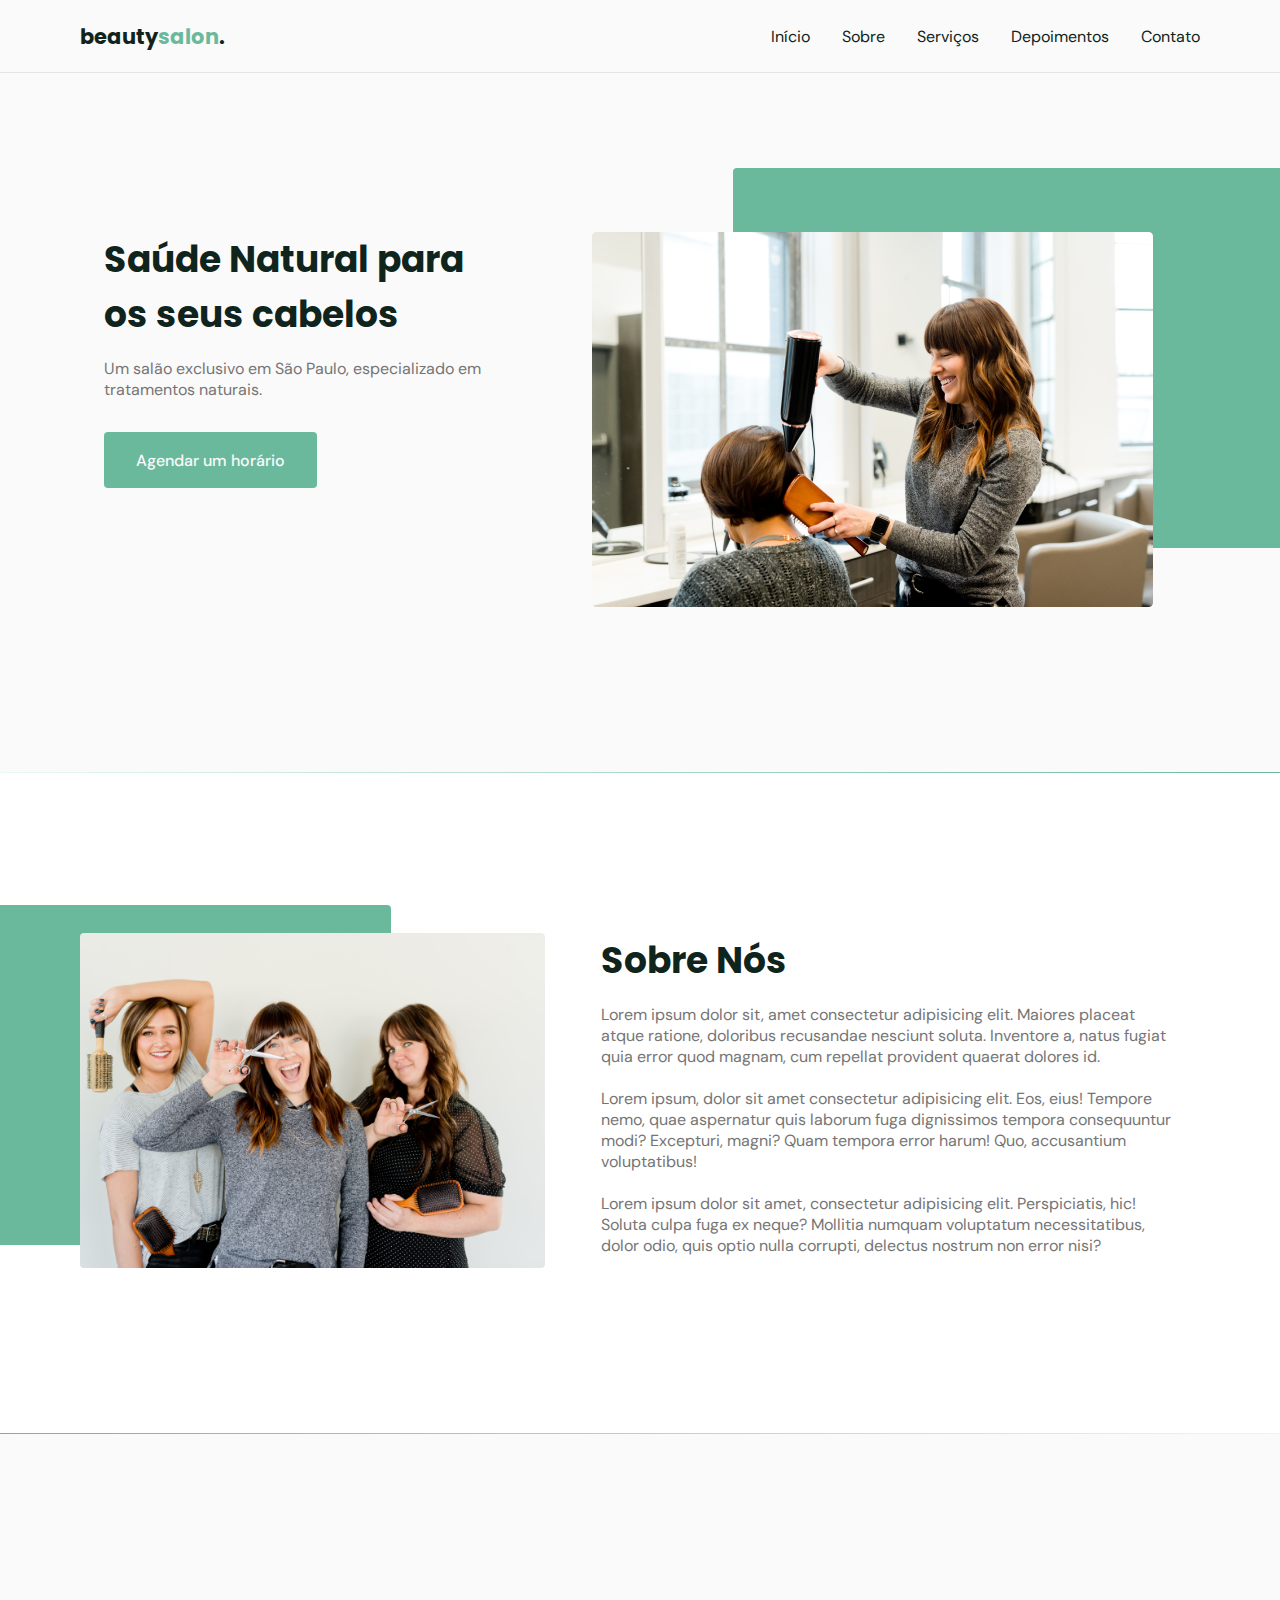
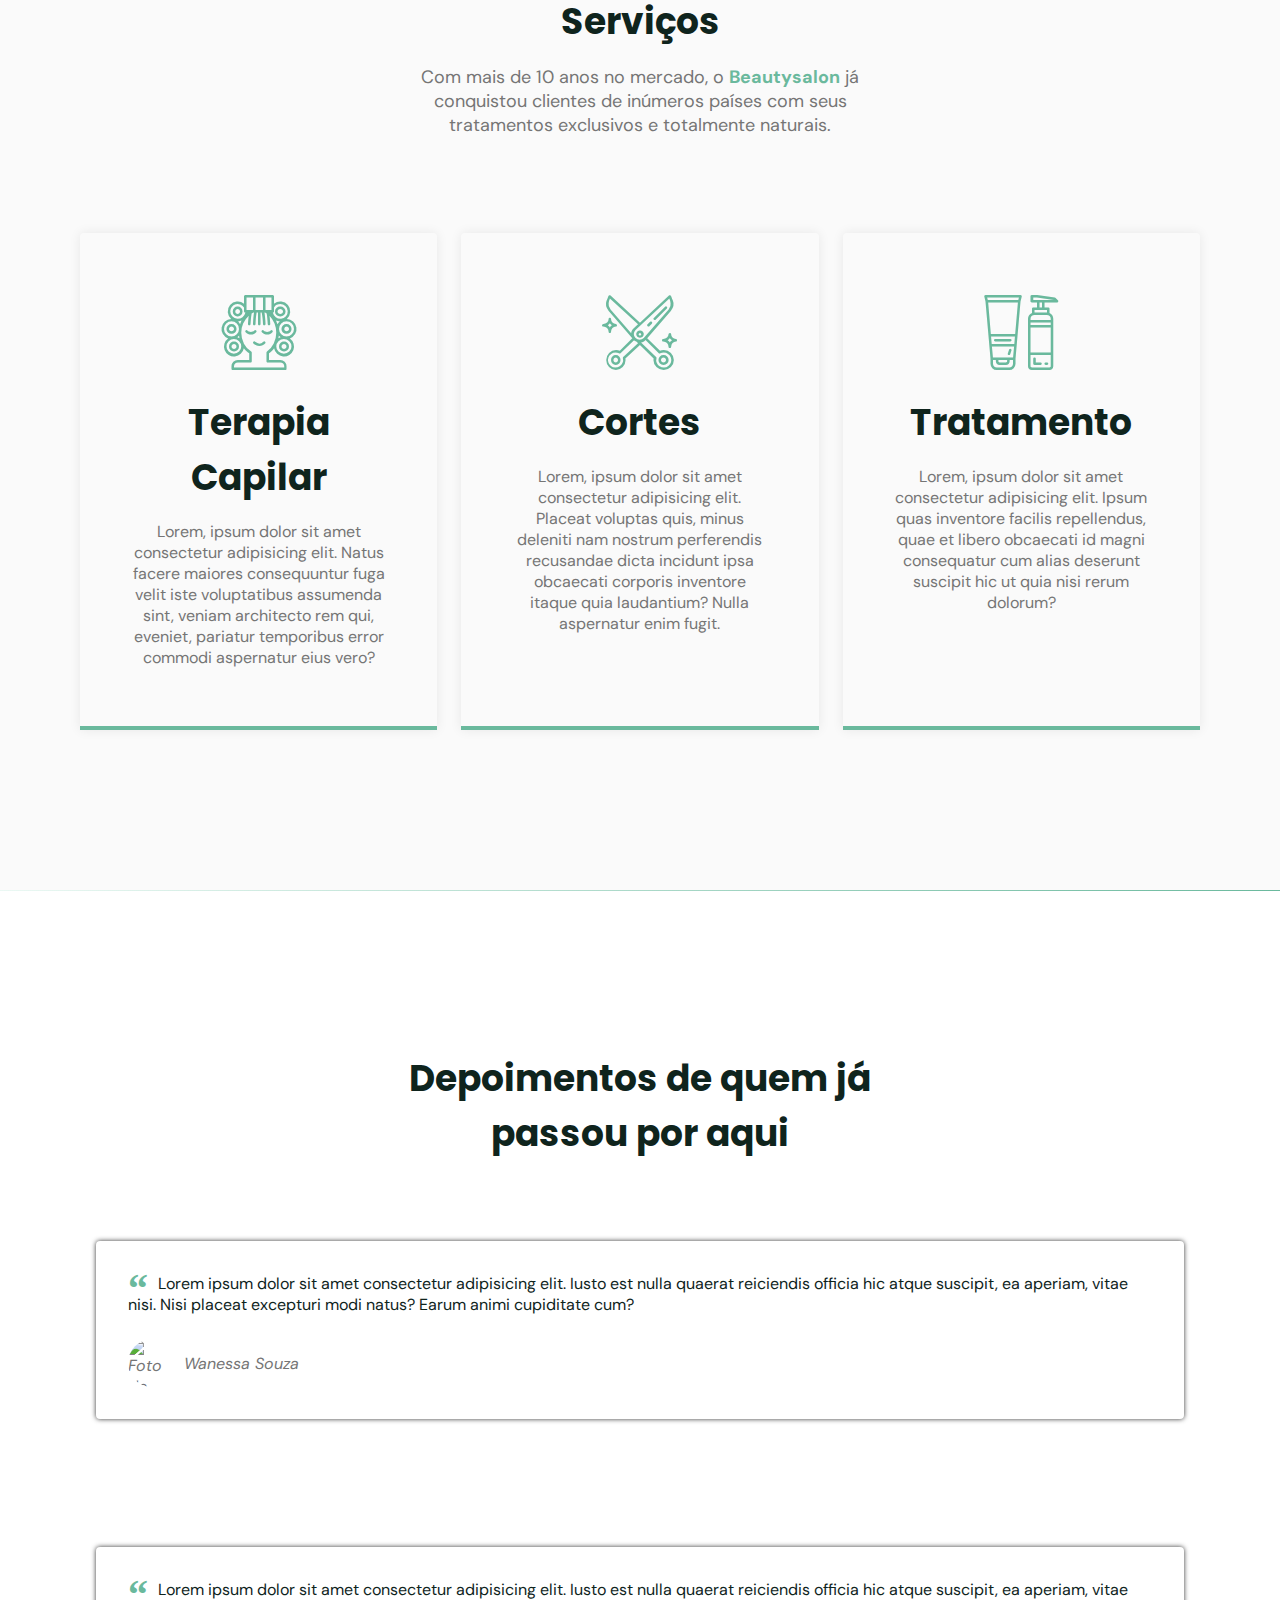
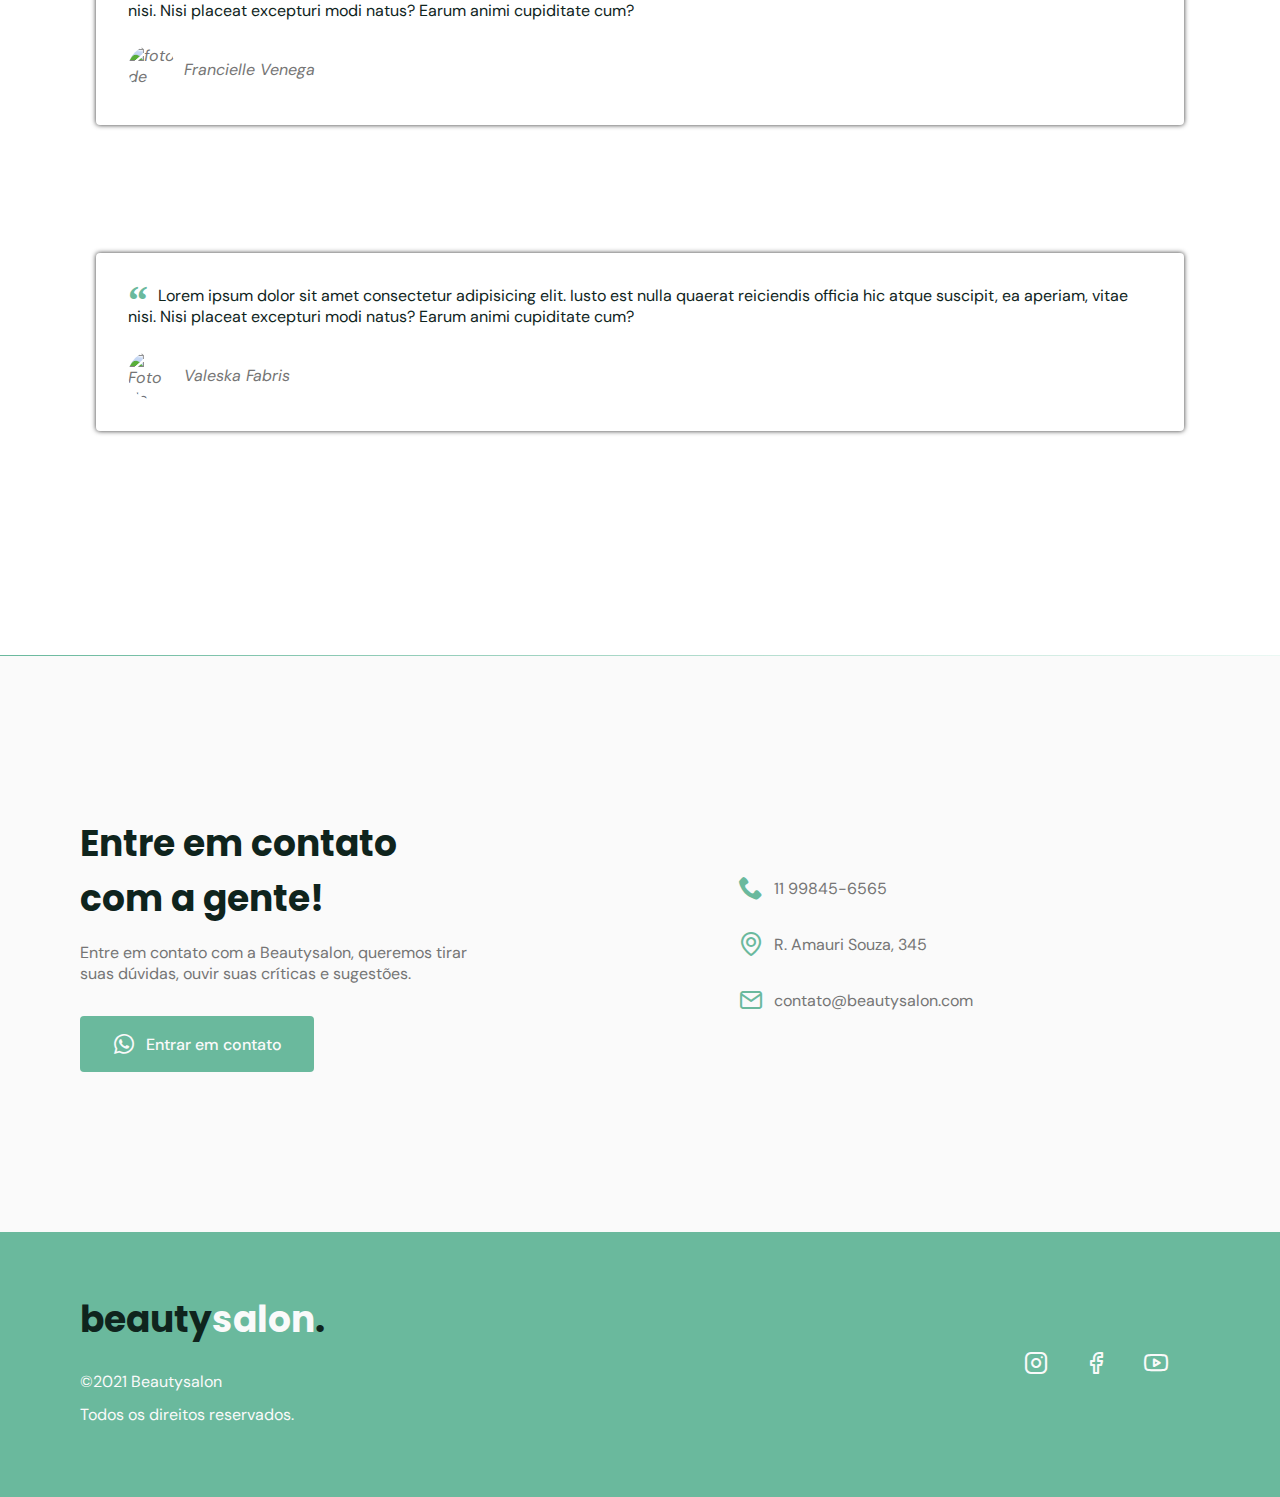
==== commit 4da484f5: "Desktop layout ok" ====
--- a/index.html
+++ b/index.html
@@ -90,7 +90,7 @@
         <div class="container grid">
           <header>
             <h2 class="title">Serviços</h2>
-            <p>
+            <p class="subtitle">
               Com mais de 10 anos no mercado, o <strong>Beautysalon</strong> já
               conquistou clientes de inúmeros países com seus tratamentos
               exclusivos e totalmente naturais.
--- a/index.css
+++ b/index.css
@@ -29,6 +29,10 @@
   --text-color: hsl(0 0% 46%);
   --title-color-light: hsl(0 0% 98%);
   --body-color: hsl(0 0% 98%);
+
+  /* fonts */
+  --title-font-size: 1.75rem;
+  --subtitle-font-size: 1.125rem;
 }
 
 /* BASE */
@@ -45,7 +49,7 @@
 }
 
 .title {
-  font: 700 1.75rem 'Poppins', sans-serif;
+  font: 700 var(--title-font-size) 'Poppins', sans-serif;
   color: var(--title-color);
   -webkit-font-smoothing: auto;
 }
@@ -94,6 +98,9 @@
 .section {
   padding: 5rem 0;
 }
+.section .subtitle {
+  font-size: var(--subtitle-font-size);
+}
 
 .section header {
   margin-bottom: 4rem;
@@ -437,3 +444,100 @@
 footer .social a {
   margin-right: 2rem;
 }
+
+/* RESPONSIVIDADE */
+@media (min-width: 992px) {
+  :root {
+    --title-font-size: 2.25rem;
+    --subtitle-font-size: 1.125rem;
+  }
+}
+@media (min-width: 1250px) {
+  .container {
+    max-width: 1120px;
+    margin-left: auto;
+    margin-right: auto;
+  }
+  /* navigation */
+  nav .menu {
+    opacity: 1;
+    visibility: visible;
+    top: 0;
+  }
+  nav .menu ul {
+    display: flex;
+    gap: 2rem;
+  }
+  nav .menu ul li a.title {
+    font: 400 1rem 'DM sans', sans-serif;
+  }
+  nav .icon-menu {
+    display: none;
+  }
+  #header.scroll .title {
+    color: white;
+  }
+  .section {
+    padding: 10rem 0;
+  }
+  /* Home */
+  #home .container {
+    grid-auto-flow: column;
+    justify-content: space-between;
+    margin: 0 auto;
+  }
+  #home .image {
+    order: 1;
+  }
+  #home .text {
+    order: 0;
+    max-width: 24rem;
+    text-align: left;
+  }
+  /* About */
+  #about .container {
+    grid-auto-flow: column;
+    margin: 0 auto;
+  }
+  /* testimonials */
+  #testimonials .container {
+    margin-left: auto;
+    margin-right: auto;
+  }
+  /* services */
+  .cards {
+    grid-template-columns: 1fr 1fr 1fr;
+  }
+  .card {
+    padding-left: 3rem;
+    padding-right: 3rem;
+  }
+  /* header */
+  section header,
+  #testimonials header {
+    max-width: 32rem;
+    text-align: center;
+    margin-left: auto;
+    margin-right: auto;
+  }
+  /* contact */
+  #contact .container {
+    grid-auto-flow: column;
+    align-items: center;
+  }
+  #contact .text {
+    max-width: 25rem;
+  }
+  /* footer */
+  footer.section {
+    padding: 3.75rem 0;
+  }
+  footer .container {
+    grid-auto-flow: column;
+    align-items: center;
+    justify-content: space-between;
+  }
+  footer .logo {
+    font-size: 2.25rem;
+  }
+}
